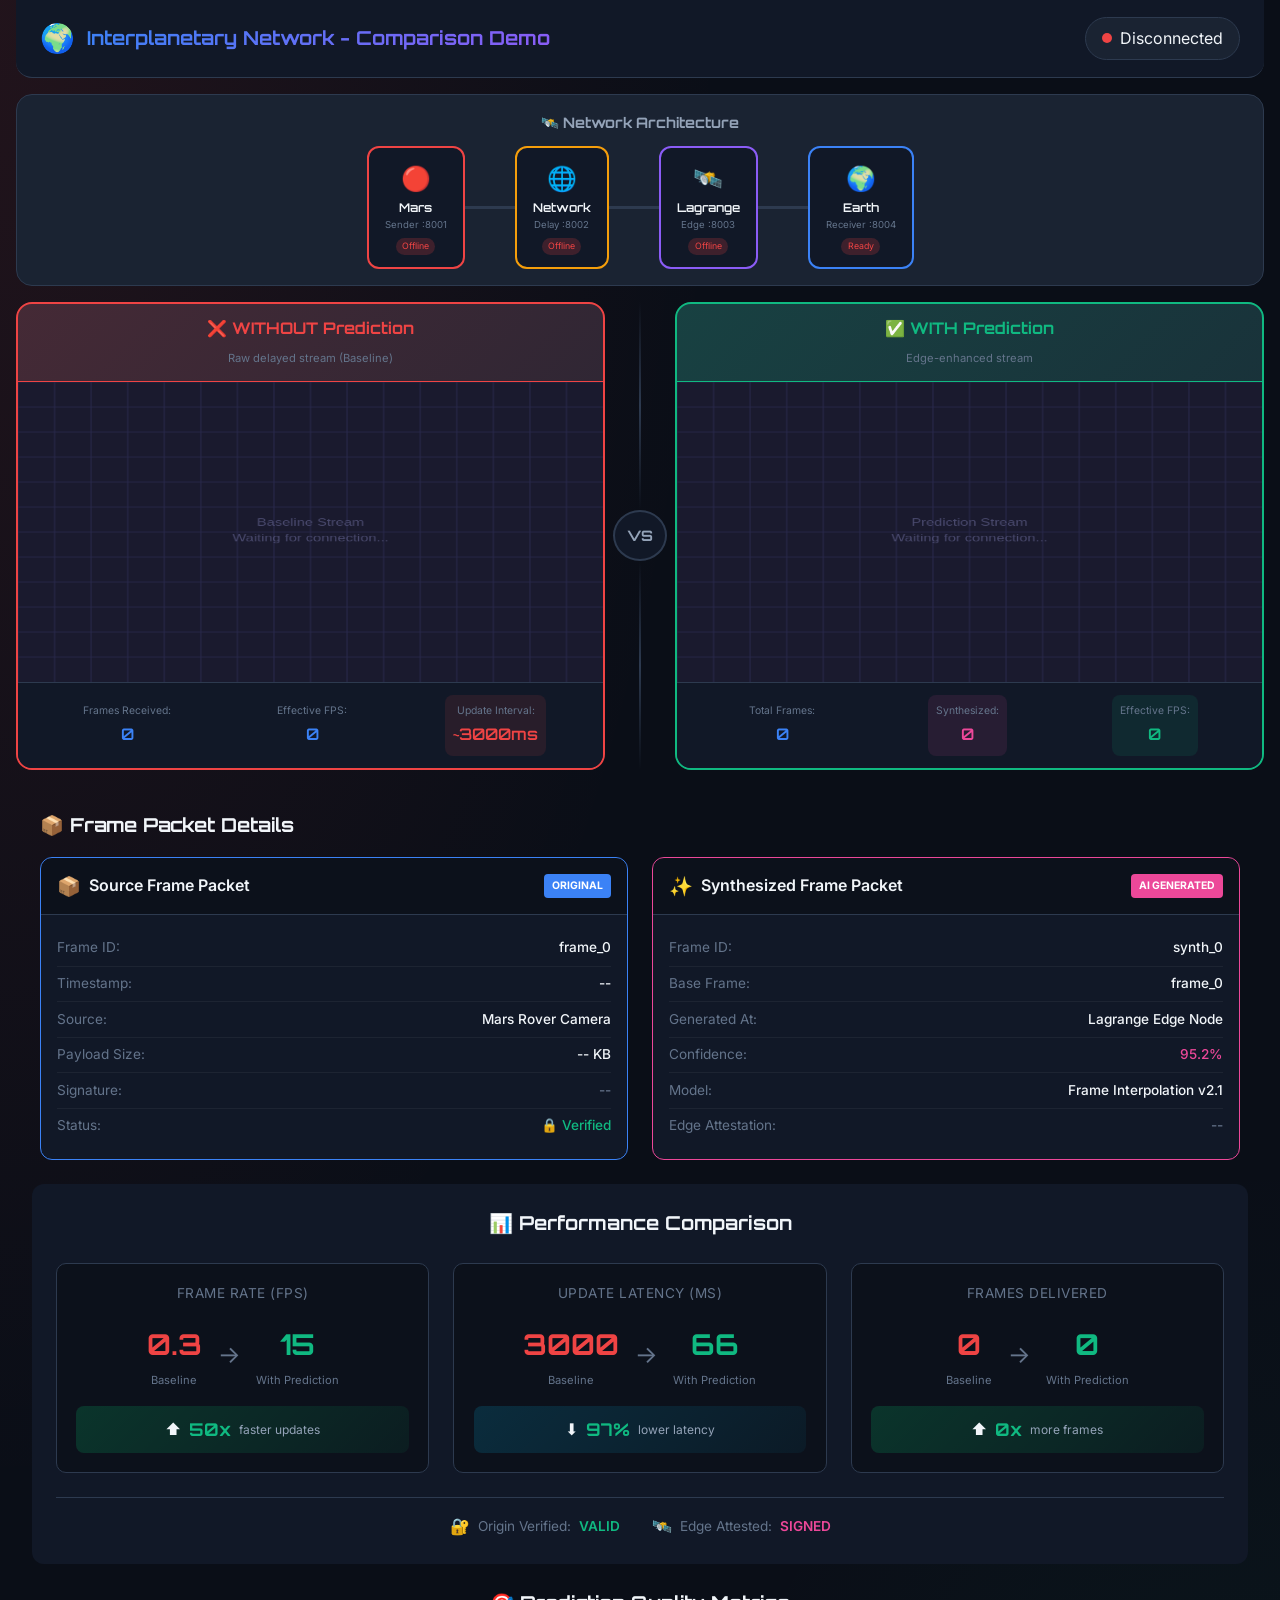
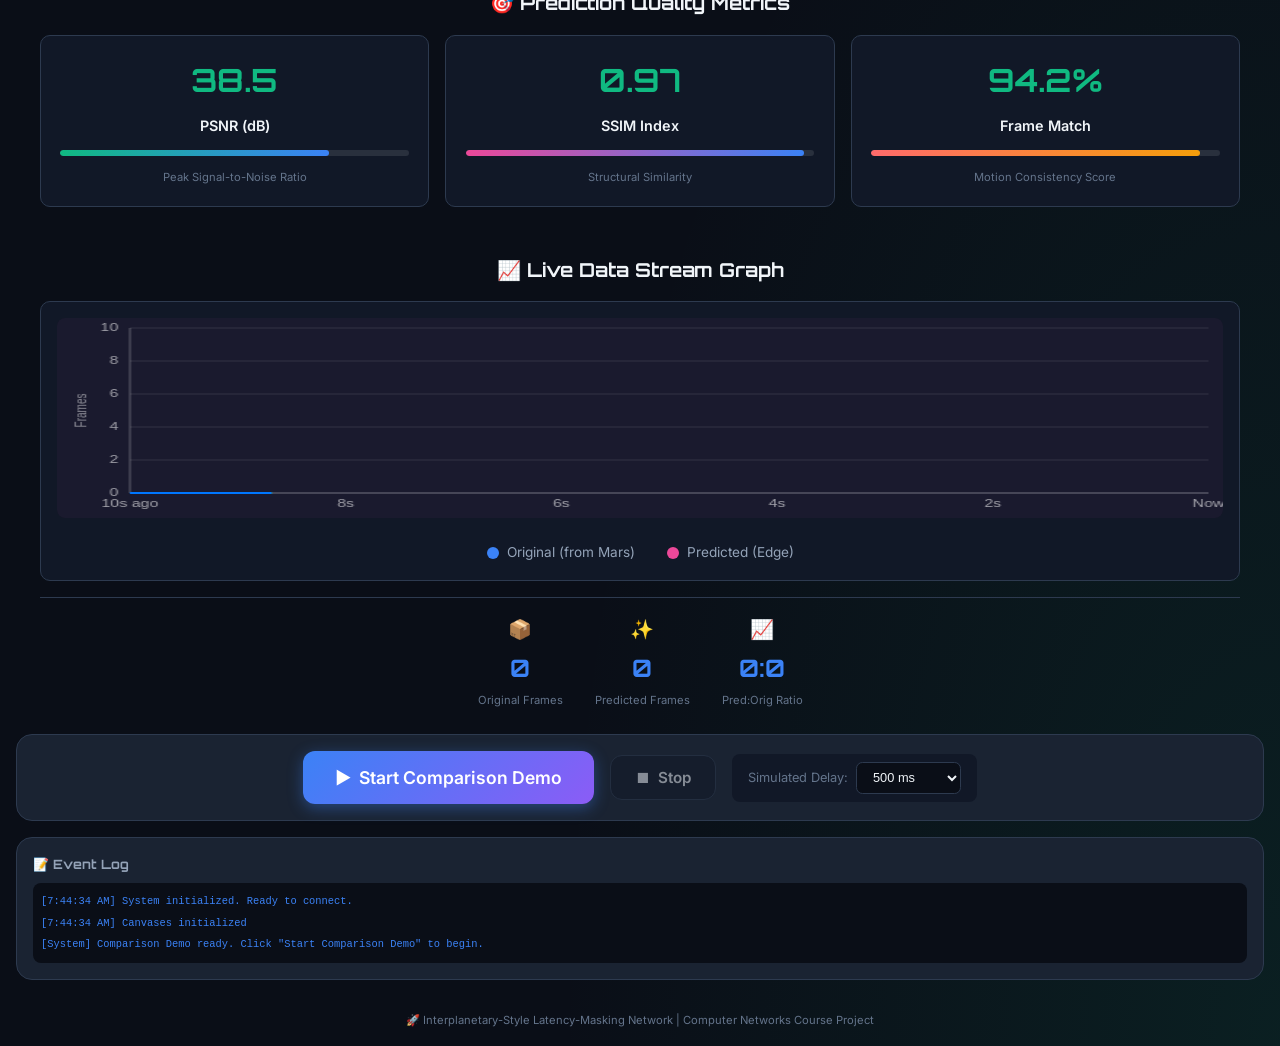
==== client/index.html @ 096406b1 "Initial commit: Interplanetary Network Demo with latency masking" ====
<!DOCTYPE html>
<html lang="en">

<head>
    <meta charset="UTF-8">
    <meta name="viewport" content="width=device-width, initial-scale=1.0">
    <title>Interplanetary Network - Comparison Demo</title>
    <link rel="stylesheet" href="styles.css">
    <link
        href="https://fonts.googleapis.com/css2?family=Orbitron:wght@400;500;700&family=Inter:wght@300;400;500;600&display=swap"
        rel="stylesheet">
</head>

<body>
    <div class="app-container">
        <!-- Header -->
        <header class="header">
            <div class="logo">
                <span class="logo-icon">🌍</span>
                <h1>Interplanetary Network - Comparison Demo</h1>
            </div>
            <div class="connection-status" id="connectionStatus">
                <span class="status-dot disconnected"></span>
                <span class="status-text">Disconnected</span>
            </div>
        </header>

        <!-- Architecture Diagram -->
        <section class="architecture-section">
            <h2>🛰️ Network Architecture</h2>
            <div class="architecture-diagram">
                <div class="node-box mars-node" id="marsNode">
                    <div class="node-icon">🔴</div>
                    <div class="node-name">Mars</div>
                    <div class="node-label">Sender :8001</div>
                    <div class="node-status" id="marsStatus">Offline</div>
                </div>
                <div class="connection-line">
                    <div class="data-packet" id="packet1"></div>
                </div>
                <div class="node-box network-node" id="networkNode">
                    <div class="node-icon">🌐</div>
                    <div class="node-name">Network</div>
                    <div class="node-label">Delay :8002</div>
                    <div class="node-status" id="networkStatus">Offline</div>
                </div>
                <div class="connection-line">
                    <div class="data-packet" id="packet2"></div>
                </div>
                <div class="node-box edge-node" id="edgeNode">
                    <div class="node-icon">🛰️</div>
                    <div class="node-name">Lagrange</div>
                    <div class="node-label">Edge :8003</div>
                    <div class="node-status" id="edgeStatus">Offline</div>
                </div>
                <div class="connection-line">
                    <div class="data-packet synthesized" id="packet3"></div>
                </div>
                <div class="node-box earth-node" id="earthNode">
                    <div class="node-icon">🌍</div>
                    <div class="node-name">Earth</div>
                    <div class="node-label">Receiver :8004</div>
                    <div class="node-status" id="earthStatus">Ready</div>
                </div>
            </div>
        </section>

        <!-- Side-by-Side Comparison -->
        <main class="comparison-section">
            <!-- LEFT: Without Prediction (Baseline) -->
            <div class="comparison-panel baseline-panel">
                <div class="panel-header baseline-header">
                    <h3>❌ WITHOUT Prediction</h3>
                    <span class="panel-subtitle">Raw delayed stream (Baseline)</span>
                </div>
                <div class="video-container baseline-video">
                    <canvas id="baselineCanvas" width="640" height="480"></canvas>
                    <div class="delay-overlay" id="baselineDelay">
                        <div class="delay-icon">⏳</div>
                        <div class="delay-text">Waiting for data...</div>
                        <div class="delay-value" id="baselineDelayValue">Simulated: 3000ms delay</div>
                    </div>
                    <div class="frame-counter" id="baselineFrameCounter">
                        Frame: <span id="baselineFrameId">-</span>
                    </div>
                </div>
                <div class="panel-stats">
                    <div class="stat-item">
                        <span class="stat-label">Frames Received:</span>
                        <span class="stat-value" id="baselineFrames">0</span>
                    </div>
                    <div class="stat-item">
                        <span class="stat-label">Effective FPS:</span>
                        <span class="stat-value" id="baselineFps">0</span>
                    </div>
                    <div class="stat-item highlight-bad">
                        <span class="stat-label">Update Interval:</span>
                        <span class="stat-value" id="baselineInterval">~3000ms</span>
                    </div>
                </div>
            </div>

            <!-- CENTER: Divider with Arrow -->
            <div class="comparison-divider">
                <div class="divider-line"></div>
                <div class="divider-arrow">
                    <span>VS</span>
                </div>
                <div class="divider-line"></div>
            </div>

            <!-- RIGHT: With Prediction -->
            <div class="comparison-panel prediction-panel">
                <div class="panel-header prediction-header">
                    <h3>✅ WITH Prediction</h3>
                    <span class="panel-subtitle">Edge-enhanced stream</span>
                </div>
                <div class="video-container prediction-video">
                    <canvas id="predictionCanvas" width="640" height="480"></canvas>
                    <div class="frame-type-badge" id="frameTypeBadge">
                        <span class="badge-icon">📷</span>
                        <span class="badge-text">ORIGINAL</span>
                    </div>
                    <div class="confidence-bar-overlay">
                        <div class="confidence-label">Confidence</div>
                        <div class="confidence-track">
                            <div class="confidence-fill" id="confidenceFill"></div>
                        </div>
                        <span class="confidence-value" id="confidenceValue">100%</span>
                    </div>
                    <div class="frame-counter prediction-counter" id="predictionFrameCounter">
                        Frame: <span id="predictionFrameId">-</span>
                    </div>
                </div>
                <div class="panel-stats">
                    <div class="stat-item">
                        <span class="stat-label">Total Frames:</span>
                        <span class="stat-value" id="predictionFrames">0</span>
                    </div>
                    <div class="stat-item highlight-synth">
                        <span class="stat-label">Synthesized:</span>
                        <span class="stat-value" id="synthFrames">0</span>
                    </div>
                    <div class="stat-item highlight-good">
                        <span class="stat-label">Effective FPS:</span>
                        <span class="stat-value" id="predictionFps">0</span>
                    </div>
                </div>
            </div>
        </main>

        <!-- Frame Packet Cards -->
        <section class="packet-section">
            <h2>📦 Frame Packet Details</h2>
            <div class="packet-grid">
                <!-- Original Frame Packet -->
                <div class="packet-card original-packet">
                    <div class="packet-header">
                        <span class="packet-icon">📦</span>
                        <span class="packet-title">Source Frame Packet</span>
                        <span class="packet-badge original">ORIGINAL</span>
                    </div>
                    <div class="packet-body">
                        <div class="packet-row">
                            <span class="packet-label">Frame ID:</span>
                            <span class="packet-value" id="srcFrameId">frame_0</span>
                        </div>
                        <div class="packet-row">
                            <span class="packet-label">Timestamp:</span>
                            <span class="packet-value" id="srcTimestamp">--</span>
                        </div>
                        <div class="packet-row">
                            <span class="packet-label">Source:</span>
                            <span class="packet-value">Mars Rover Camera</span>
                        </div>
                        <div class="packet-row">
                            <span class="packet-label">Payload Size:</span>
                            <span class="packet-value" id="srcPayloadSize">-- KB</span>
                        </div>
                        <div class="packet-row">
                            <span class="packet-label">Signature:</span>
                            <span class="packet-value signature-preview" id="srcSignature">--</span>
                        </div>
                        <div class="packet-row">
                            <span class="packet-label">Status:</span>
                            <span class="packet-value status-verified" id="srcStatus">🔒 Verified</span>
                        </div>
                    </div>
                </div>

                <!-- Synthesized Frame Packet -->
                <div class="packet-card synth-packet">
                    <div class="packet-header">
                        <span class="packet-icon">✨</span>
                        <span class="packet-title">Synthesized Frame Packet</span>
                        <span class="packet-badge synth">AI GENERATED</span>
                    </div>
                    <div class="packet-body">
                        <div class="packet-row">
                            <span class="packet-label">Frame ID:</span>
                            <span class="packet-value" id="synthFrameId">synth_0</span>
                        </div>
                        <div class="packet-row">
                            <span class="packet-label">Base Frame:</span>
                            <span class="packet-value" id="synthBaseFrame">frame_0</span>
                        </div>
                        <div class="packet-row">
                            <span class="packet-label">Generated At:</span>
                            <span class="packet-value">Lagrange Edge Node</span>
                        </div>
                        <div class="packet-row">
                            <span class="packet-label">Confidence:</span>
                            <span class="packet-value confidence-high" id="synthConfidence">95.2%</span>
                        </div>
                        <div class="packet-row">
                            <span class="packet-label">Model:</span>
                            <span class="packet-value">Frame Interpolation v2.1</span>
                        </div>
                        <div class="packet-row">
                            <span class="packet-label">Edge Attestation:</span>
                            <span class="packet-value signature-preview" id="synthAttestation">--</span>
                        </div>
                    </div>
                </div>
            </div>
        </section>

        <!-- Enhanced Performance Comparison -->
        <section class="performance-section">
            <h2>📊 Performance Comparison</h2>
            <div class="performance-grid">
                <!-- Frame Rate -->
                <div class="perf-card">
                    <div class="perf-header">Frame Rate (FPS)</div>
                    <div class="perf-comparison">
                        <div class="perf-baseline">
                            <span class="perf-value" id="perfBaselineFps">0.3</span>
                            <span class="perf-label">Baseline</span>
                        </div>
                        <div class="perf-vs">→</div>
                        <div class="perf-prediction">
                            <span class="perf-value" id="perfPredictionFps">15</span>
                            <span class="perf-label">With Prediction</span>
                        </div>
                    </div>
                    <div class="perf-improvement">
                        <span class="improvement-arrow">⬆</span>
                        <span class="improvement-value" id="fpsImprovement">50x</span>
                        <span class="improvement-text">faster updates</span>
                    </div>
                </div>

                <!-- Update Latency -->
                <div class="perf-card">
                    <div class="perf-header">Update Latency (ms)</div>
                    <div class="perf-comparison">
                        <div class="perf-baseline">
                            <span class="perf-value" id="perfBaselineLatency">3000</span>
                            <span class="perf-label">Baseline</span>
                        </div>
                        <div class="perf-vs">→</div>
                        <div class="perf-prediction">
                            <span class="perf-value" id="perfPredictionLatency">66</span>
                            <span class="perf-label">With Prediction</span>
                        </div>
                    </div>
                    <div class="perf-improvement positive">
                        <span class="improvement-arrow">⬇</span>
                        <span class="improvement-value" id="latencyImprovement">97%</span>
                        <span class="improvement-text">lower latency</span>
                    </div>
                </div>

                <!-- Frames Delivered -->
                <div class="perf-card">
                    <div class="perf-header">Frames Delivered</div>
                    <div class="perf-comparison">
                        <div class="perf-baseline">
                            <span class="perf-value" id="perfBaselineFrames">0</span>
                            <span class="perf-label">Baseline</span>
                        </div>
                        <div class="perf-vs">→</div>
                        <div class="perf-prediction">
                            <span class="perf-value" id="perfPredictionFrames">0</span>
                            <span class="perf-label">With Prediction</span>
                        </div>
                    </div>
                    <div class="perf-improvement">
                        <span class="improvement-arrow">⬆</span>
                        <span class="improvement-value" id="framesImprovement">0x</span>
                        <span class="improvement-text">more frames</span>
                    </div>
                </div>
            </div>

            <!-- Verification Status -->
            <div class="verification-row">
                <div class="verify-badge">
                    <span class="verify-icon">🔐</span>
                    <span class="verify-label">Origin Verified:</span>
                    <span class="verify-value valid" id="originVerified">VALID</span>
                </div>
                <div class="verify-badge">
                    <span class="verify-icon">🛰️</span>
                    <span class="verify-label">Edge Attested:</span>
                    <span class="verify-value signed" id="edgeAttested">SIGNED</span>
                </div>
            </div>
        </section>

        <!-- Prediction Quality Metrics -->
        <section class="quality-section">
            <h2>🎯 Prediction Quality Metrics</h2>
            <div class="quality-grid">
                <div class="quality-card">
                    <div class="quality-value" id="psnrValue">38.5</div>
                    <div class="quality-label">PSNR (dB)</div>
                    <div class="quality-bar">
                        <div class="quality-fill" id="psnrBar" style="width: 77%;"></div>
                    </div>
                    <div class="quality-desc">Peak Signal-to-Noise Ratio</div>
                </div>
                <div class="quality-card">
                    <div class="quality-value" id="ssimValue">0.97</div>
                    <div class="quality-label">SSIM Index</div>
                    <div class="quality-bar">
                        <div class="quality-fill ssim" id="ssimBar" style="width: 97%;"></div>
                    </div>
                    <div class="quality-desc">Structural Similarity</div>
                </div>
                <div class="quality-card">
                    <div class="quality-value" id="matchValue">94.2%</div>
                    <div class="quality-label">Frame Match</div>
                    <div class="quality-bar">
                        <div class="quality-fill match" id="matchBar" style="width: 94.2%;"></div>
                    </div>
                    <div class="quality-desc">Motion Consistency Score</div>
                </div>
            </div>
        </section>

        <!-- Live Data Stream Graph -->
        <section class="graph-section">
            <h2>📈 Live Data Stream Graph</h2>
            <div class="graph-container">
                <canvas id="streamGraph" width="800" height="200"></canvas>
                <div class="graph-legend">
                    <div class="legend-item original">
                        <span class="legend-dot"></span>
                        <span>Original (from Mars)</span>
                    </div>
                    <div class="legend-item predicted">
                        <span class="legend-dot"></span>
                        <span>Predicted (Edge)</span>
                    </div>
                </div>
            </div>
            <div class="stream-stats">
                <div class="stream-stat">
                    <span class="stream-icon">📦</span>
                    <span class="stream-value" id="totalOriginalFrames">0</span>
                    <span class="stream-label">Original Frames</span>
                </div>
                <div class="stream-stat">
                    <span class="stream-icon">✨</span>
                    <span class="stream-value" id="totalPredictedFrames">0</span>
                    <span class="stream-label">Predicted Frames</span>
                </div>
                <div class="stream-stat">
                    <span class="stream-icon">📈</span>
                    <span class="stream-value" id="predOrigRatio">0:0</span>
                    <span class="stream-label">Pred:Orig Ratio</span>
                </div>
            </div>
        </section>

        <!-- Controls -->
        <section class="controls-section">
            <button class="btn btn-primary btn-large" id="startBtn">
                <span class="btn-icon">▶</span> Start Comparison Demo
            </button>
            <button class="btn btn-secondary" id="stopBtn" disabled>
                <span class="btn-icon">⏹</span> Stop
            </button>
            <div class="delay-control">
                <label>Simulated Delay:</label>
                <select id="delaySelect">
                    <option value="100">100 ms</option>
                    <option value="150">150 ms</option>
                    <option value="200">200 ms</option>
                    <option value="300">300 ms</option>
                    <option value="500" selected>500 ms</option>
                    <option value="1000">1 second</option>
                    <option value="2000">2 seconds</option>
                    <option value="3000">3 seconds</option>
                    <option value="5000">5 seconds</option>
                </select>
            </div>
        </section>

        <!-- Event Log -->
        <section class="log-section">
            <h3>📝 Event Log</h3>
            <div class="log-container" id="logContainer">
                <div class="log-entry info">[System] Comparison Demo ready. Click "Start Comparison Demo" to begin.
                </div>
            </div>
        </section>

        <!-- Footer -->
        <footer class="footer">
            <p>🚀 Interplanetary-Style Latency-Masking Network | Computer Networks Course Project</p>
        </footer>
    </div>

    <script src="app.js"></script>
</body>

</html>
---- client/styles.css ----
/* ================================
   Interplanetary Network - Comparison Demo
   Side-by-Side Theme
   ================================ */

:root {
    --bg-primary: #0a0e17;
    --bg-secondary: #111827;
    --bg-card: #1a2332;
    --bg-elevated: #242d3d;

    --accent-primary: #3b82f6;
    --accent-secondary: #8b5cf6;
    --accent-success: #10b981;
    --accent-warning: #f59e0b;
    --accent-danger: #ef4444;
    --accent-synth: #ec4899;
    --accent-mars: #ef4444;
    --accent-earth: #3b82f6;
    --accent-edge: #8b5cf6;

    --text-primary: #f1f5f9;
    --text-secondary: #94a3b8;
    --text-muted: #64748b;

    --border-color: #2d3a4f;

    --gradient-primary: linear-gradient(135deg, #3b82f6, #8b5cf6);
    --gradient-success: linear-gradient(135deg, #10b981, #34d399);
    --gradient-danger: linear-gradient(135deg, #ef4444, #f87171);
    --gradient-synth: linear-gradient(135deg, #ec4899, #f472b6);

    --shadow-card: 0 4px 24px rgba(0, 0, 0, 0.4);

    --font-display: 'Orbitron', sans-serif;
    --font-body: 'Inter', sans-serif;
}

* {
    margin: 0;
    padding: 0;
    box-sizing: border-box;
}

body {
    font-family: var(--font-body);
    background: var(--bg-primary);
    background-image:
        radial-gradient(ellipse at top left, rgba(239, 68, 68, 0.1), transparent 40%),
        radial-gradient(ellipse at bottom right, rgba(16, 185, 129, 0.1), transparent 40%);
    color: var(--text-primary);
    min-height: 100vh;
    line-height: 1.6;
}

.app-container {
    max-width: 1400px;
    margin: 0 auto;
    padding: 0 1rem;
}

/* Header */
.header {
    display: flex;
    justify-content: space-between;
    align-items: center;
    padding: 1rem 1.5rem;
    background: var(--bg-secondary);
    border-bottom: 1px solid var(--border-color);
    border-radius: 0 0 1rem 1rem;
    margin-bottom: 1rem;
}

.logo {
    display: flex;
    align-items: center;
    gap: 0.75rem;
}

.logo-icon {
    font-size: 1.75rem;
}

.logo h1 {
    font-family: var(--font-display);
    font-size: 1.2rem;
    background: var(--gradient-primary);
    -webkit-background-clip: text;
    -webkit-text-fill-color: transparent;
}

.connection-status {
    display: flex;
    align-items: center;
    gap: 0.5rem;
    padding: 0.5rem 1rem;
    background: var(--bg-card);
    border-radius: 9999px;
    border: 1px solid var(--border-color);
}

.status-dot {
    width: 10px;
    height: 10px;
    border-radius: 50%;
    animation: pulse 2s infinite;
}

.status-dot.disconnected {
    background: var(--accent-danger);
}

.status-dot.connecting {
    background: var(--accent-warning);
}

.status-dot.connected {
    background: var(--accent-success);
}

@keyframes pulse {

    0%,
    100% {
        opacity: 1;
    }

    50% {
        opacity: 0.5;
    }
}

/* Architecture */
.architecture-section {
    background: var(--bg-card);
    border-radius: 1rem;
    padding: 1rem;
    margin-bottom: 1rem;
    border: 1px solid var(--border-color);
}

.architecture-section h2 {
    font-family: var(--font-display);
    font-size: 0.9rem;
    margin-bottom: 0.75rem;
    text-align: center;
    color: var(--text-secondary);
}

.architecture-diagram {
    display: flex;
    align-items: center;
    justify-content: center;
    gap: 0;
}

.node-box {
    display: flex;
    flex-direction: column;
    align-items: center;
    padding: 0.75rem 1rem;
    background: var(--bg-secondary);
    border-radius: 0.75rem;
    border: 2px solid var(--border-color);
    min-width: 90px;
}

.node-box.active {
    transform: scale(1.05);
}

.mars-node {
    border-color: var(--accent-mars);
}

.mars-node.active {
    box-shadow: 0 0 15px rgba(239, 68, 68, 0.4);
}

.network-node {
    border-color: var(--accent-warning);
}

.network-node.active {
    box-shadow: 0 0 15px rgba(245, 158, 11, 0.4);
}

.edge-node {
    border-color: var(--accent-edge);
}

.edge-node.active {
    box-shadow: 0 0 15px rgba(139, 92, 246, 0.4);
}

.earth-node {
    border-color: var(--accent-earth);
}

.earth-node.active {
    box-shadow: 0 0 15px rgba(59, 130, 246, 0.4);
}

.node-icon {
    font-size: 1.5rem;
}

.node-name {
    font-family: var(--font-display);
    font-size: 0.75rem;
    font-weight: 600;
}

.node-label {
    font-size: 0.6rem;
    color: var(--text-muted);
}

.node-status {
    font-size: 0.55rem;
    padding: 0.1rem 0.4rem;
    border-radius: 9999px;
    margin-top: 0.3rem;
    background: rgba(239, 68, 68, 0.2);
    color: var(--accent-danger);
}

.node-status.online {
    background: rgba(16, 185, 129, 0.2);
    color: var(--accent-success);
}

.connection-line {
    width: 50px;
    height: 3px;
    background: var(--border-color);
    position: relative;
}

.data-packet {
    width: 10px;
    height: 10px;
    background: var(--accent-primary);
    border-radius: 50%;
    position: absolute;
    opacity: 0;
    box-shadow: 0 0 8px var(--accent-primary);
}

.data-packet.moving {
    animation: movePacket 0.8s ease-in-out forwards;
    opacity: 1;
}

.data-packet.synthesized {
    background: var(--accent-synth);
    box-shadow: 0 0 8px var(--accent-synth);
}

@keyframes movePacket {
    0% {
        left: 0;
        opacity: 1;
    }

    100% {
        left: calc(100% - 10px);
        opacity: 0.5;
    }
}

/* ================================
   COMPARISON SECTION
   ================================ */

.comparison-section {
    display: grid;
    grid-template-columns: 1fr auto 1fr;
    gap: 0;
    margin-bottom: 1rem;
}

.comparison-panel {
    background: var(--bg-card);
    border-radius: 1rem;
    overflow: hidden;
    border: 2px solid var(--border-color);
}

.baseline-panel {
    border-color: var(--accent-danger);
}

.prediction-panel {
    border-color: var(--accent-success);
}

.panel-header {
    padding: 0.75rem 1rem;
    text-align: center;
}

.baseline-header {
    background: linear-gradient(135deg, rgba(239, 68, 68, 0.2), rgba(239, 68, 68, 0.1));
    border-bottom: 1px solid var(--accent-danger);
}

.prediction-header {
    background: linear-gradient(135deg, rgba(16, 185, 129, 0.2), rgba(16, 185, 129, 0.1));
    border-bottom: 1px solid var(--accent-success);
}

.panel-header h3 {
    font-family: var(--font-display);
    font-size: 1rem;
    margin-bottom: 0.15rem;
}

.baseline-header h3 {
    color: var(--accent-danger);
}

.prediction-header h3 {
    color: var(--accent-success);
}

.panel-subtitle {
    font-size: 0.7rem;
    color: var(--text-muted);
}

/* Video Containers */
.video-container {
    position: relative;
    background: #1a1a2e;
    min-height: 300px;
    overflow: hidden;
}

.baseline-video canvas,
.prediction-video canvas {
    display: block;
    width: 100%;
    height: 100%;
    min-height: 280px;
    background: #1a1a2e;
    position: absolute;
    top: 0;
    left: 0;
    z-index: 10;
}

/* Delay Overlay for Baseline */
.delay-overlay {
    position: absolute;
    inset: 0;
    display: flex;
    flex-direction: column;
    align-items: center;
    justify-content: center;
    background: rgba(0, 0, 0, 0.7);
    color: var(--text-secondary);
    text-align: center;
}

.delay-overlay.hidden {
    display: none;
}

.delay-icon {
    font-size: 3rem;
    margin-bottom: 0.5rem;
    animation: spin 2s linear infinite;
}

@keyframes spin {
    from {
        transform: rotate(0deg);
    }

    to {
        transform: rotate(360deg);
    }
}

.delay-text {
    font-size: 1rem;
    font-weight: 500;
    margin-bottom: 0.25rem;
}

.delay-value {
    font-size: 0.8rem;
    color: var(--accent-warning);
}

/* Frame Type Badge */
.frame-type-badge {
    position: absolute;
    top: 0.5rem;
    right: 0.5rem;
    display: flex;
    align-items: center;
    gap: 0.3rem;
    padding: 0.35rem 0.6rem;
    background: rgba(0, 0, 0, 0.8);
    border-radius: 0.4rem;
    font-size: 0.7rem;
    font-weight: 600;
    border: 1px solid var(--accent-success);
    color: var(--accent-success);
}

.frame-type-badge.synthesized {
    border-color: var(--accent-synth);
    color: var(--accent-synth);
    animation: synthPulse 0.5s ease-out;
}

@keyframes synthPulse {
    0% {
        box-shadow: 0 0 15px rgba(236, 72, 153, 0.8);
    }

    100% {
        box-shadow: none;
    }
}

/* Frame Counter */
.frame-counter {
    position: absolute;
    bottom: 0.5rem;
    left: 0.5rem;
    padding: 0.25rem 0.5rem;
    background: rgba(0, 0, 0, 0.7);
    border-radius: 0.25rem;
    font-size: 0.65rem;
    font-family: 'Courier New', monospace;
    color: var(--text-muted);
}

.prediction-counter {
    color: var(--accent-success);
}

/* Confidence Bar */
.confidence-bar-overlay {
    position: absolute;
    bottom: 0.5rem;
    right: 0.5rem;
    display: flex;
    align-items: center;
    gap: 0.4rem;
    padding: 0.3rem 0.5rem;
    background: rgba(0, 0, 0, 0.7);
    border-radius: 0.4rem;
}

.confidence-bar-overlay .confidence-label {
    font-size: 0.6rem;
    color: var(--text-muted);
}

.confidence-track {
    width: 50px;
    height: 6px;
    background: var(--bg-primary);
    border-radius: 3px;
    overflow: hidden;
}

.confidence-fill {
    height: 100%;
    width: 100%;
    background: var(--gradient-success);
    transition: width 0.3s ease;
}

.confidence-fill.low {
    background: linear-gradient(90deg, #f59e0b, #fbbf24);
}

.confidence-fill.very-low {
    background: linear-gradient(90deg, #ef4444, #f87171);
}

.confidence-value {
    font-size: 0.65rem;
    font-weight: 600;
    min-width: 30px;
}

/* Panel Stats */
.panel-stats {
    display: flex;
    justify-content: space-around;
    padding: 0.75rem;
    background: var(--bg-secondary);
    border-top: 1px solid var(--border-color);
}

.stat-item {
    text-align: center;
    padding: 0.5rem;
    border-radius: 0.5rem;
}

.stat-label {
    font-size: 0.65rem;
    color: var(--text-muted);
    display: block;
    margin-bottom: 0.15rem;
}

.stat-value {
    font-family: var(--font-display);
    font-size: 1rem;
    font-weight: 600;
    color: var(--accent-primary);
}

.highlight-bad {
    background: rgba(239, 68, 68, 0.1);
}

.highlight-bad .stat-value {
    color: var(--accent-danger);
}

.highlight-synth {
    background: rgba(236, 72, 153, 0.1);
}

.highlight-synth .stat-value {
    color: var(--accent-synth);
}

.highlight-good {
    background: rgba(16, 185, 129, 0.1);
}

.highlight-good .stat-value {
    color: var(--accent-success);
}

/* Divider */
.comparison-divider {
    display: flex;
    flex-direction: column;
    align-items: center;
    justify-content: center;
    padding: 0 0.5rem;
}

.divider-line {
    width: 2px;
    flex: 1;
    background: linear-gradient(to bottom, transparent, var(--border-color), transparent);
}

.divider-arrow {
    padding: 0.75rem;
    background: var(--bg-secondary);
    border: 2px solid var(--border-color);
    border-radius: 50%;
    font-family: var(--font-display);
    font-size: 0.9rem;
    font-weight: 700;
    color: var(--text-secondary);
}

/* ================================
   IMPROVEMENT SECTION
   ================================ */

.improvement-section {
    margin-bottom: 1rem;
}

.improvement-card {
    background: var(--bg-card);
    border-radius: 1rem;
    padding: 1.25rem;
    border: 1px solid var(--border-color);
}

.improvement-card h3 {
    font-family: var(--font-display);
    font-size: 0.9rem;
    margin-bottom: 1rem;
    text-align: center;
    color: var(--text-secondary);
}

.improvement-grid {
    display: grid;
    grid-template-columns: 1fr auto 1fr;
    gap: 1.5rem;
    align-items: center;
}

.improvement-bars {
    display: flex;
    flex-direction: column;
    gap: 0.5rem;
}

.bar-row {
    display: flex;
    align-items: center;
    gap: 0.5rem;
}

.bar-label {
    font-size: 0.7rem;
    color: var(--text-muted);
    min-width: 70px;
}

.bar-track {
    flex: 1;
    height: 12px;
    background: var(--bg-primary);
    border-radius: 6px;
    overflow: hidden;
}

.bar-fill {
    height: 100%;
    border-radius: 6px;
    transition: width 0.5s ease;
}

.baseline-bar {
    width: 10%;
    background: var(--gradient-danger);
}

.prediction-bar {
    width: 100%;
    background: var(--gradient-success);
}

.bar-value {
    font-size: 0.75rem;
    font-weight: 600;
    min-width: 60px;
    text-align: right;
}

.improvement-badge {
    display: flex;
    flex-direction: column;
    align-items: center;
    padding: 1rem 1.5rem;
    background: linear-gradient(135deg, rgba(16, 185, 129, 0.2), rgba(16, 185, 129, 0.1));
    border: 2px solid var(--accent-success);
    border-radius: 1rem;
}

.badge-number {
    font-family: var(--font-display);
    font-size: 2rem;
    font-weight: 700;
    color: var(--accent-success);
    line-height: 1;
}

.badge-text {
    font-size: 0.7rem;
    color: var(--accent-success);
    margin-top: 0.25rem;
}

.verification-status {
    display: flex;
    flex-direction: column;
    gap: 0.5rem;
}

.verify-item {
    display: flex;
    align-items: center;
    gap: 0.5rem;
    padding: 0.5rem;
    background: var(--bg-secondary);
    border-radius: 0.5rem;
}

.verify-icon {
    font-size: 1rem;
}

.verify-label {
    font-size: 0.7rem;
    color: var(--text-muted);
}

.verify-value {
    font-size: 0.75rem;
    font-weight: 600;
    color: var(--accent-success);
}

/* Controls */
.controls-section {
    display: flex;
    align-items: center;
    justify-content: center;
    gap: 1rem;
    margin-bottom: 1rem;
    padding: 1rem;
    background: var(--bg-card);
    border-radius: 1rem;
    border: 1px solid var(--border-color);
}

.btn {
    display: flex;
    align-items: center;
    gap: 0.5rem;
    padding: 0.75rem 1.5rem;
    font-family: var(--font-body);
    font-size: 0.95rem;
    font-weight: 600;
    border: none;
    border-radius: 0.75rem;
    cursor: pointer;
    transition: all 0.3s ease;
}

.btn-large {
    padding: 1rem 2rem;
    font-size: 1.1rem;
}

.btn-primary {
    background: var(--gradient-primary);
    color: white;
    box-shadow: 0 4px 15px rgba(59, 130, 246, 0.4);
}

.btn-primary:hover:not(:disabled) {
    transform: translateY(-2px);
    box-shadow: 0 6px 20px rgba(59, 130, 246, 0.5);
}

.btn-secondary {
    background: var(--bg-secondary);
    color: var(--text-primary);
    border: 1px solid var(--border-color);
}

.btn:disabled {
    opacity: 0.5;
    cursor: not-allowed;
}

.delay-control {
    display: flex;
    align-items: center;
    gap: 0.5rem;
    padding: 0.5rem 1rem;
    background: var(--bg-secondary);
    border-radius: 0.5rem;
}

.delay-control label {
    font-size: 0.8rem;
    color: var(--text-muted);
}

.delay-control select {
    padding: 0.4rem 0.75rem;
    background: var(--bg-primary);
    color: var(--text-primary);
    border: 1px solid var(--border-color);
    border-radius: 0.4rem;
    font-size: 0.8rem;
    cursor: pointer;
}

/* Log */
.log-section {
    background: var(--bg-card);
    border-radius: 1rem;
    padding: 1rem;
    margin-bottom: 1rem;
    border: 1px solid var(--border-color);
}

.log-section h3 {
    font-family: var(--font-display);
    font-size: 0.8rem;
    margin-bottom: 0.5rem;
    color: var(--text-secondary);
}

.log-container {
    max-height: 100px;
    overflow-y: auto;
    background: var(--bg-primary);
    border-radius: 0.5rem;
    padding: 0.5rem;
    font-family: 'Courier New', monospace;
    font-size: 0.65rem;
}

.log-entry {
    padding: 0.15rem 0;
}

.log-entry.info {
    color: var(--accent-primary);
}

.log-entry.success {
    color: var(--accent-success);
}

.log-entry.warning {
    color: var(--accent-warning);
}

.log-entry.error {
    color: var(--accent-danger);
}

.log-entry.synth {
    color: var(--accent-synth);
}

/* Footer */
.footer {
    padding: 1rem;
    text-align: center;
}

.footer p {
    font-size: 0.7rem;
    color: var(--text-muted);
}

/* Scrollbar */
::-webkit-scrollbar {
    width: 5px;
}

::-webkit-scrollbar-track {
    background: var(--bg-primary);
}

::-webkit-scrollbar-thumb {
    background: var(--border-color);
    border-radius: 3px;
}

/* Responsive */
/* ============================================
   NEW UI COMPONENTS - Enhanced Dashboard
   ============================================ */

/* Frame Packet Section */
.packet-section {
    padding: 1.5rem;
}

.packet-section h2 {
    color: var(--text-primary);
    font-family: var(--font-display);
    font-size: 1.2rem;
    margin-bottom: 1rem;
}

.packet-grid {
    display: grid;
    grid-template-columns: repeat(auto-fit, minmax(320px, 1fr));
    gap: 1.5rem;
}

.packet-card {
    background: var(--bg-secondary);
    border-radius: 12px;
    border: 1px solid var(--border-color);
    overflow: hidden;
    transition: transform 0.2s, box-shadow 0.2s;
}

.packet-card:hover {
    transform: translateY(-2px);
    box-shadow: 0 8px 20px rgba(0, 0, 0, 0.3);
}

.original-packet {
    border-color: var(--accent-primary);
}

.synth-packet {
    border-color: var(--accent-synth);
}

.packet-header {
    display: flex;
    align-items: center;
    gap: 0.5rem;
    padding: 0.8rem 1rem;
    background: rgba(0, 0, 0, 0.3);
    border-bottom: 1px solid var(--border-color);
}

.packet-icon {
    font-size: 1.2rem;
}

.packet-title {
    font-weight: 600;
    color: var(--text-primary);
    flex: 1;
}

.packet-badge {
    font-size: 0.65rem;
    font-weight: 700;
    padding: 0.25rem 0.5rem;
    border-radius: 4px;
    text-transform: uppercase;
}

.packet-badge.original {
    background: var(--accent-primary);
    color: white;
}

.packet-badge.synth {
    background: var(--accent-synth);
    color: white;
}

.packet-body {
    padding: 1rem;
}

.packet-row {
    display: flex;
    justify-content: space-between;
    padding: 0.4rem 0;
    border-bottom: 1px solid rgba(255, 255, 255, 0.05);
}

.packet-row:last-child {
    border-bottom: none;
}

.packet-label {
    color: var(--text-muted);
    font-size: 0.85rem;
}

.packet-value {
    color: var(--text-primary);
    font-weight: 500;
    font-size: 0.85rem;
    font-family: var(--font-mono);
}

.signature-preview {
    max-width: 120px;
    overflow: hidden;
    text-overflow: ellipsis;
    white-space: nowrap;
    color: var(--text-muted);
}

.status-verified {
    color: var(--accent-success);
}

.confidence-high {
    color: var(--accent-synth);
}

/* Performance Section */
.performance-section {
    padding: 1.5rem;
    background: var(--bg-secondary);
    margin: 0 1rem;
    border-radius: 12px;
}

.performance-section h2 {
    color: var(--text-primary);
    font-family: var(--font-display);
    font-size: 1.2rem;
    margin-bottom: 1.5rem;
    text-align: center;
}

.performance-grid {
    display: grid;
    grid-template-columns: repeat(auto-fit, minmax(250px, 1fr));
    gap: 1.5rem;
    margin-bottom: 1.5rem;
}

.perf-card {
    background: rgba(0, 0, 0, 0.3);
    border-radius: 10px;
    padding: 1.2rem;
    text-align: center;
    border: 1px solid var(--border-color);
}

.perf-header {
    color: var(--text-muted);
    font-size: 0.85rem;
    margin-bottom: 1rem;
    text-transform: uppercase;
    letter-spacing: 0.5px;
}

.perf-comparison {
    display: flex;
    justify-content: center;
    align-items: center;
    gap: 1rem;
    margin-bottom: 1rem;
}

.perf-baseline,
.perf-prediction {
    text-align: center;
}

.perf-baseline .perf-value {
    font-size: 1.8rem;
    font-weight: 700;
    color: var(--accent-danger);
    font-family: var(--font-display);
}

.perf-prediction .perf-value {
    font-size: 1.8rem;
    font-weight: 700;
    color: var(--accent-success);
    font-family: var(--font-display);
}

.perf-label {
    display: block;
    font-size: 0.7rem;
    color: var(--text-muted);
    margin-top: 0.3rem;
}

.perf-vs {
    color: var(--text-muted);
    font-size: 1.5rem;
}

.perf-improvement {
    background: linear-gradient(135deg, rgba(0, 255, 136, 0.15), rgba(0, 255, 136, 0.05));
    border-radius: 8px;
    padding: 0.6rem;
    display: flex;
    align-items: center;
    justify-content: center;
    gap: 0.5rem;
}

.perf-improvement.positive {
    background: linear-gradient(135deg, rgba(0, 200, 255, 0.15), rgba(0, 200, 255, 0.05));
}

.improvement-arrow {
    font-size: 1rem;
}

.improvement-value {
    font-size: 1.1rem;
    font-weight: 700;
    color: var(--accent-success);
    font-family: var(--font-display);
}

.improvement-text {
    font-size: 0.75rem;
    color: var(--text-secondary);
}

.verification-row {
    display: flex;
    justify-content: center;
    gap: 2rem;
    padding-top: 1rem;
    border-top: 1px solid var(--border-color);
}

.verify-badge {
    display: flex;
    align-items: center;
    gap: 0.5rem;
}

.verify-badge .verify-icon {
    font-size: 1rem;
}

.verify-badge .verify-label {
    color: var(--text-muted);
    font-size: 0.85rem;
}

.verify-badge .verify-value {
    font-weight: 600;
    font-size: 0.85rem;
}

.verify-value.valid {
    color: var(--accent-success);
}

.verify-value.signed {
    color: var(--accent-synth);
}

/* Quality Section */
.quality-section {
    padding: 1.5rem;
}

.quality-section h2 {
    color: var(--text-primary);
    font-family: var(--font-display);
    font-size: 1.2rem;
    margin-bottom: 1rem;
    text-align: center;
}

.quality-grid {
    display: grid;
    grid-template-columns: repeat(auto-fit, minmax(200px, 1fr));
    gap: 1rem;
}

.quality-card {
    background: var(--bg-secondary);
    border-radius: 10px;
    padding: 1.2rem;
    text-align: center;
    border: 1px solid var(--border-color);
}

.quality-value {
    font-size: 2rem;
    font-weight: 700;
    color: var(--accent-success);
    font-family: var(--font-display);
}

.quality-label {
    color: var(--text-primary);
    font-weight: 600;
    font-size: 0.9rem;
    margin: 0.5rem 0;
}

.quality-bar {
    height: 6px;
    background: rgba(255, 255, 255, 0.1);
    border-radius: 3px;
    margin: 0.8rem 0;
    overflow: hidden;
}

.quality-fill {
    height: 100%;
    background: linear-gradient(90deg, var(--accent-success), var(--accent-primary));
    border-radius: 3px;
    transition: width 0.5s ease;
}

.quality-fill.ssim {
    background: linear-gradient(90deg, var(--accent-synth), var(--accent-primary));
}

.quality-fill.match {
    background: linear-gradient(90deg, #ff6b6b, var(--accent-warning));
}

.quality-desc {
    color: var(--text-muted);
    font-size: 0.7rem;
}

/* Graph Section */
.graph-section {
    padding: 1.5rem;
}

.graph-section h2 {
    color: var(--text-primary);
    font-family: var(--font-display);
    font-size: 1.2rem;
    margin-bottom: 1rem;
    text-align: center;
}

.graph-container {
    background: var(--bg-secondary);
    border-radius: 10px;
    padding: 1rem;
    border: 1px solid var(--border-color);
}

.graph-container canvas {
    width: 100%;
    height: 200px;
    background: rgba(0, 0, 0, 0.2);
    border-radius: 8px;
}

.graph-legend {
    display: flex;
    justify-content: center;
    gap: 2rem;
    margin-top: 1rem;
}

.legend-item {
    display: flex;
    align-items: center;
    gap: 0.5rem;
    font-size: 0.85rem;
    color: var(--text-secondary);
}

.legend-dot {
    width: 12px;
    height: 12px;
    border-radius: 50%;
}

.legend-item.original .legend-dot {
    background: var(--accent-primary);
}

.legend-item.predicted .legend-dot {
    background: var(--accent-synth);
}

.stream-stats {
    display: flex;
    justify-content: center;
    gap: 2rem;
    margin-top: 1rem;
    padding-top: 1rem;
    border-top: 1px solid var(--border-color);
}

.stream-stat {
    display: flex;
    flex-direction: column;
    align-items: center;
    gap: 0.3rem;
}

.stream-icon {
    font-size: 1.2rem;
}

.stream-value {
    font-size: 1.5rem;
    font-weight: 700;
    color: var(--accent-primary);
    font-family: var(--font-display);
}

.stream-label {
    font-size: 0.7rem;
    color: var(--text-muted);
}

/* Responsive */
@media (max-width: 900px) {
    .comparison-section {
        grid-template-columns: 1fr;
        gap: 1rem;
    }

    .comparison-divider {
        flex-direction: row;
        padding: 0.5rem 0;
    }

    .divider-line {
        height: 2px;
        width: 100%;
    }

    .packet-grid,
    .performance-grid,
    .quality-grid {
        grid-template-columns: 1fr;
    }

    .verification-row,
    .stream-stats {
        flex-direction: column;
        align-items: center;
        gap: 1rem;
    }
}
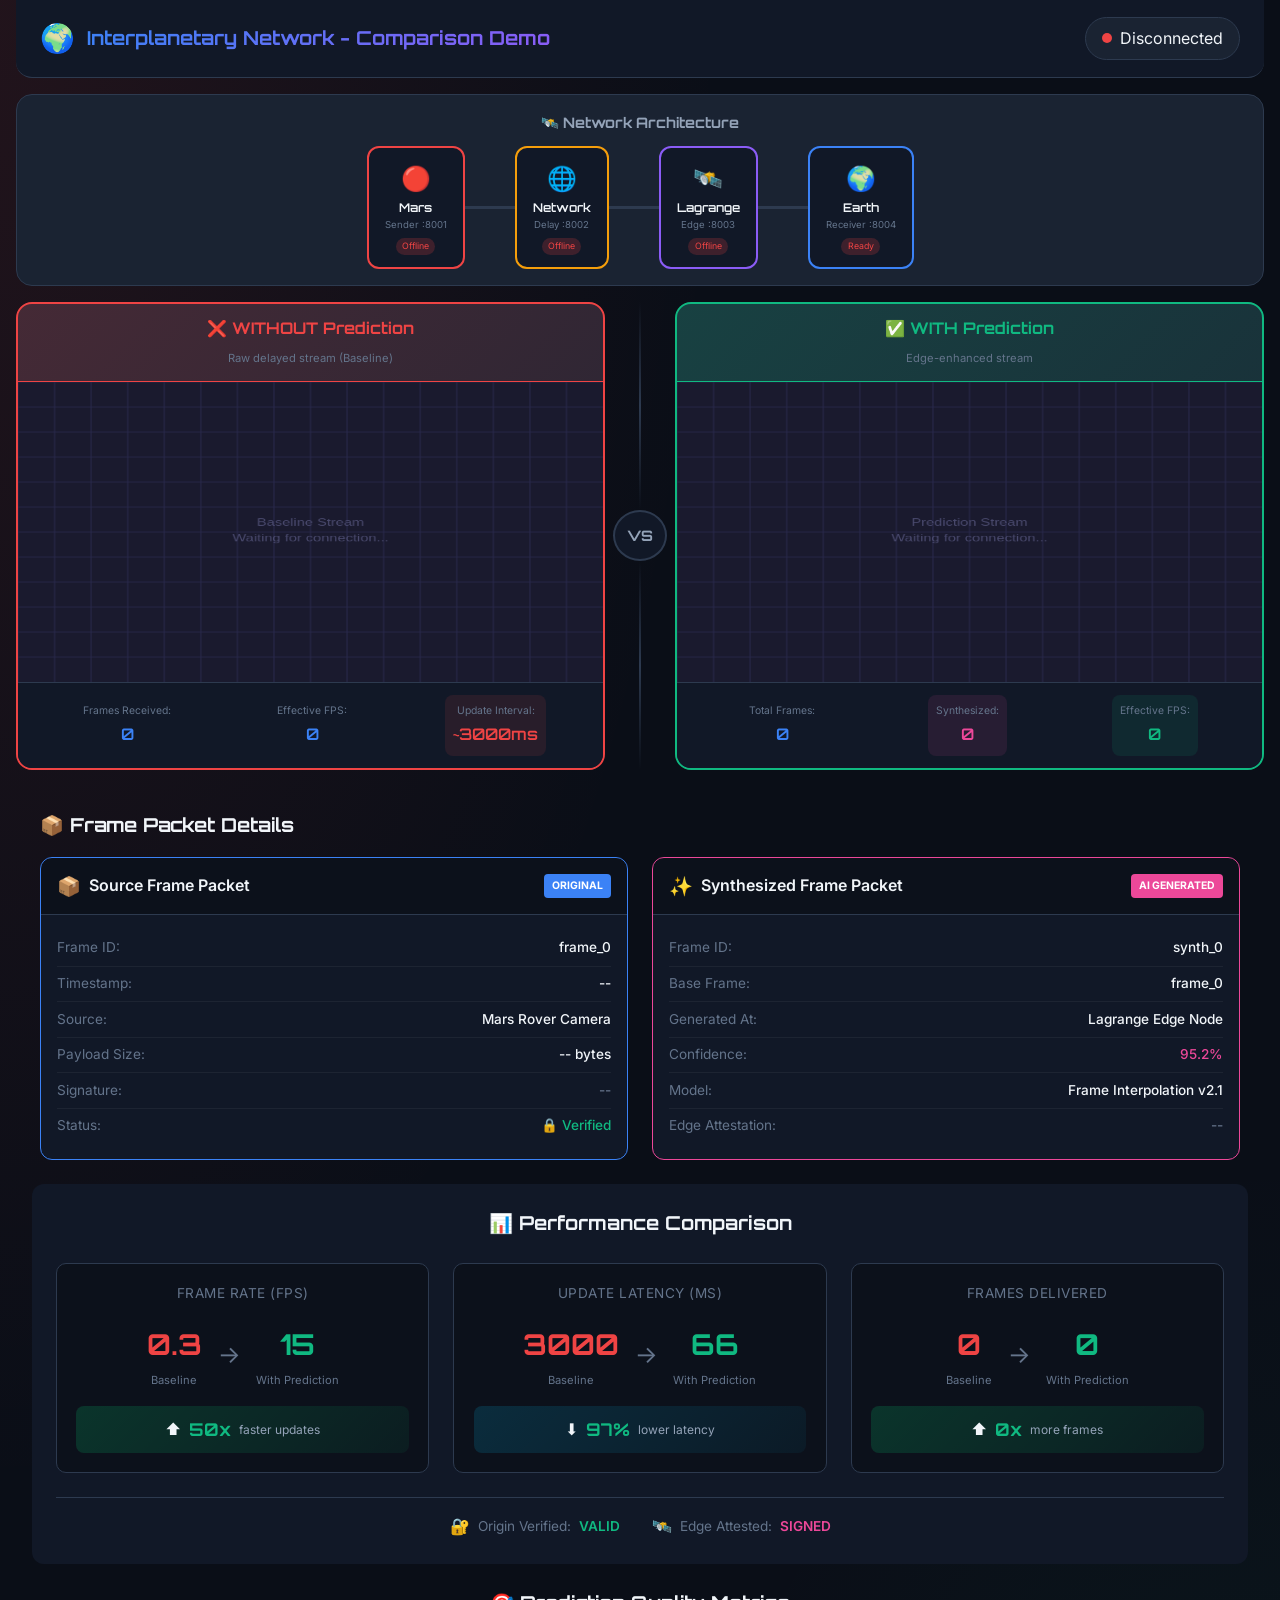
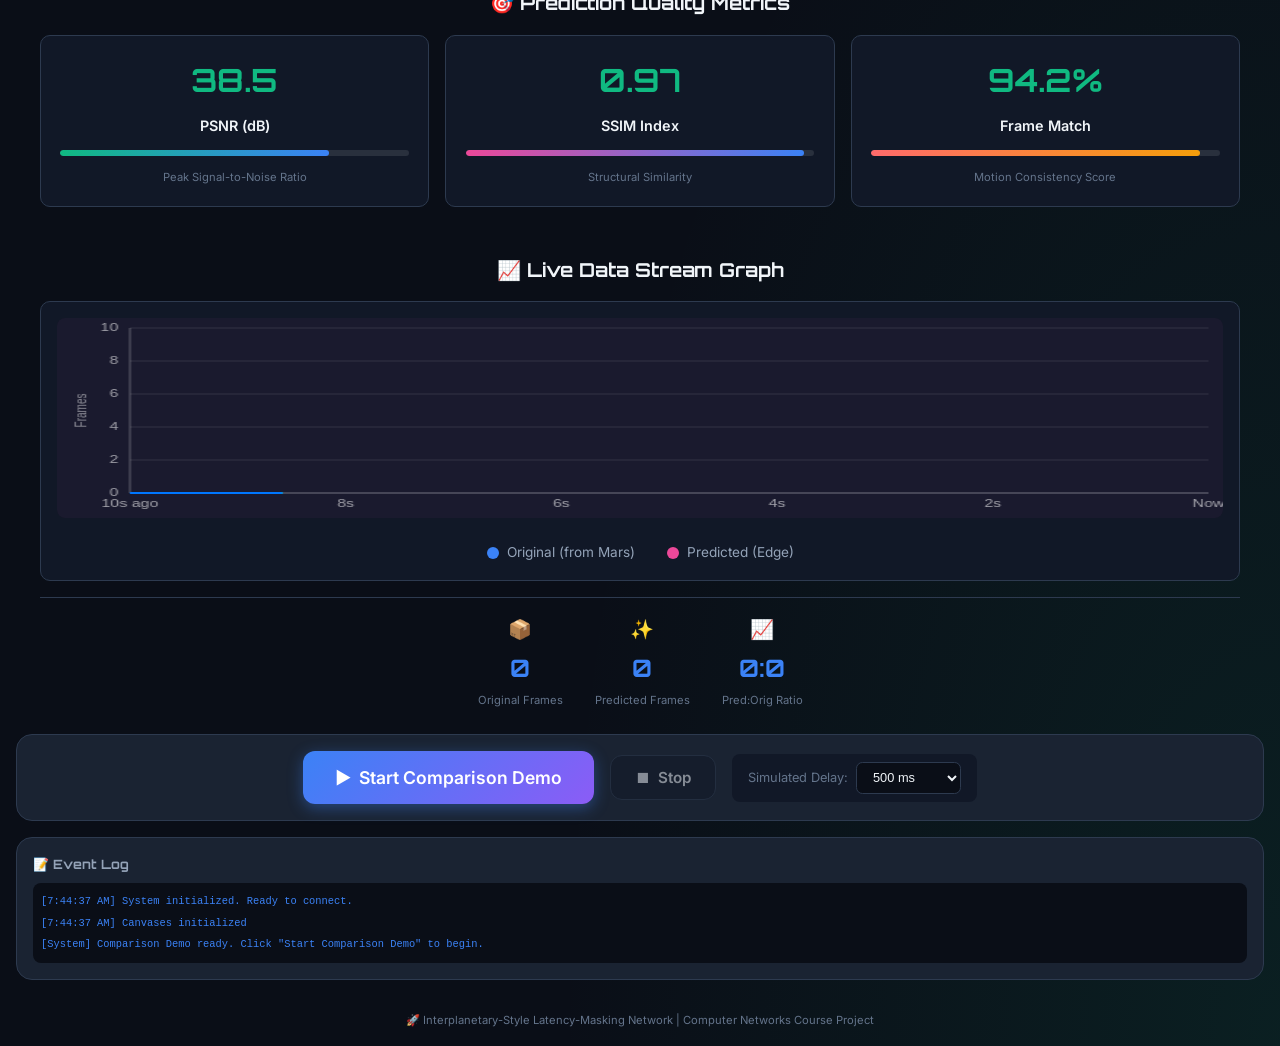
==== commit d3cd093d: "fix: resolve UI blinking and improve canvas font clarity - Prevent overlapping packet paints on pred" ====
--- a/client/index.html
+++ b/client/index.html
@@ -175,7 +175,7 @@
                         </div>
                         <div class="packet-row">
                             <span class="packet-label">Payload Size:</span>
-                            <span class="packet-value" id="srcPayloadSize">-- KB</span>
+                            <span class="packet-value" id="srcPayloadSize">-- bytes</span>
                         </div>
                         <div class="packet-row">
                             <span class="packet-label">Signature:</span>
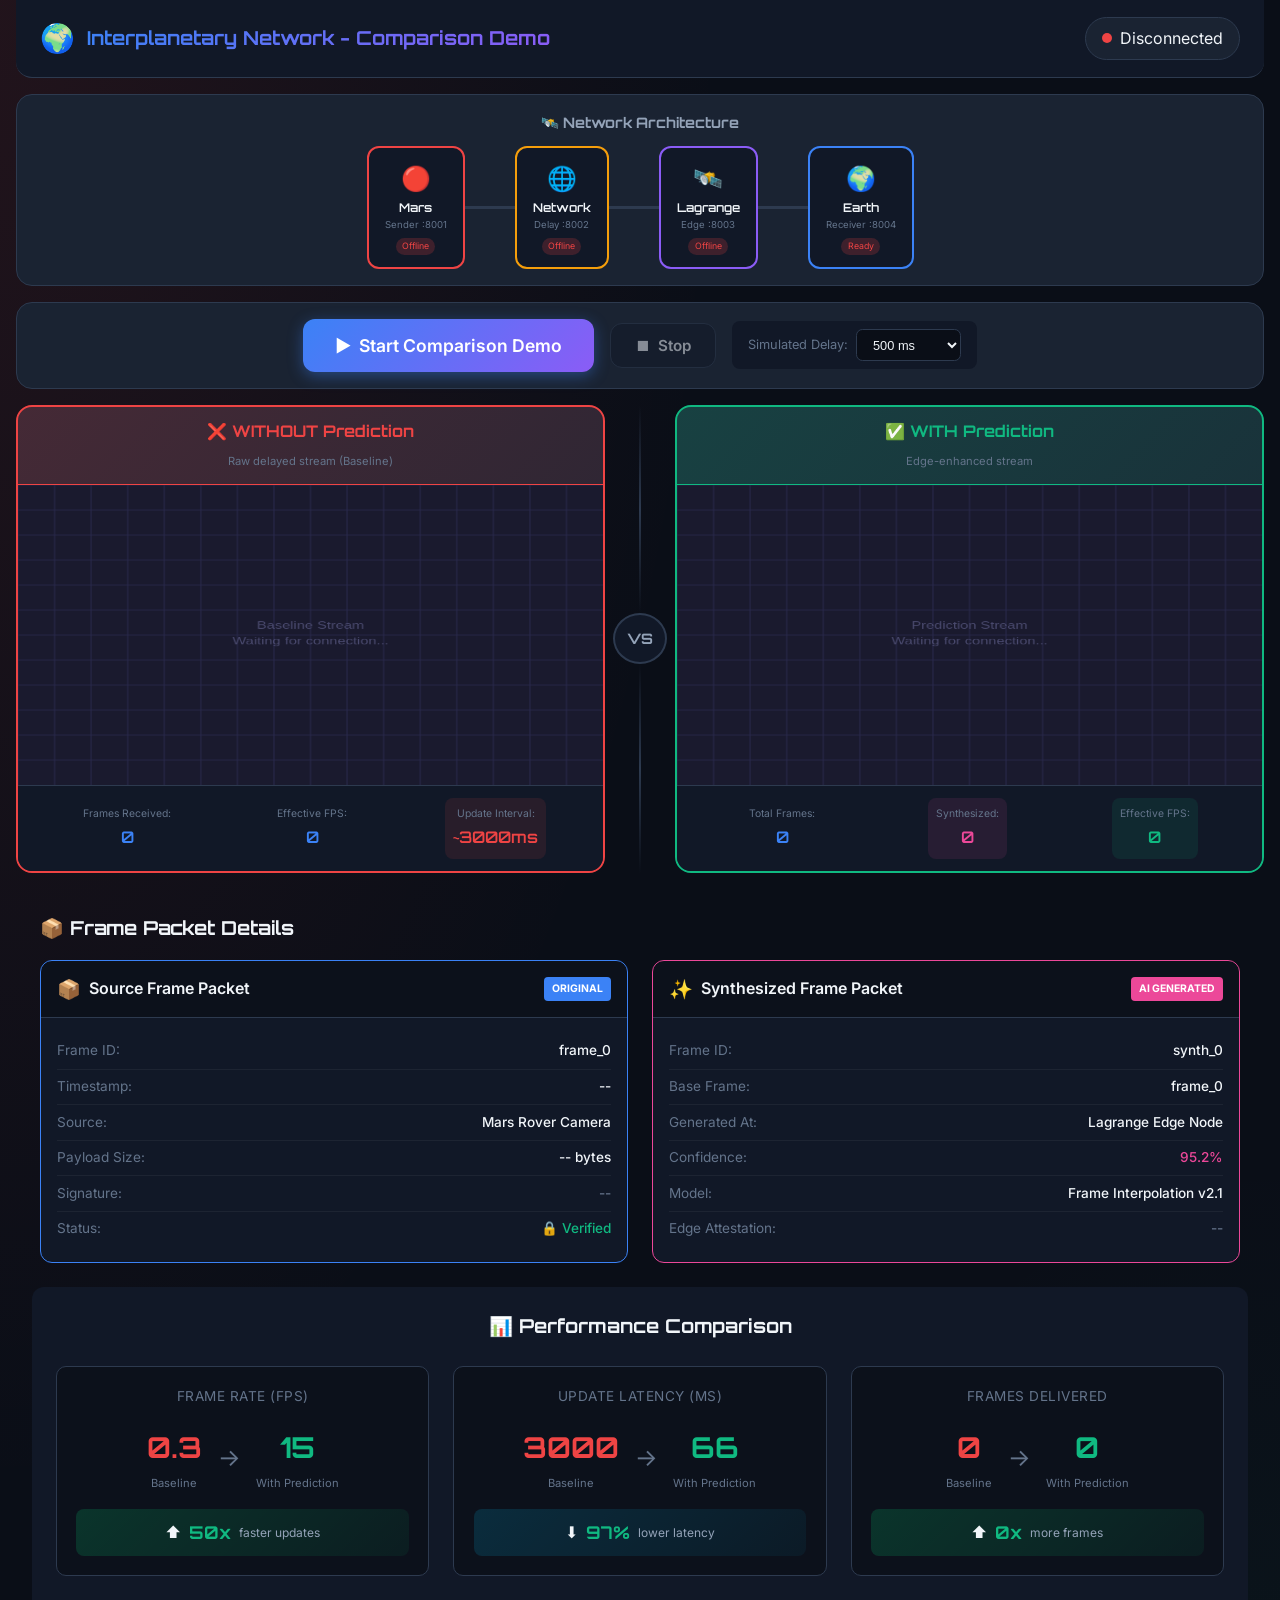
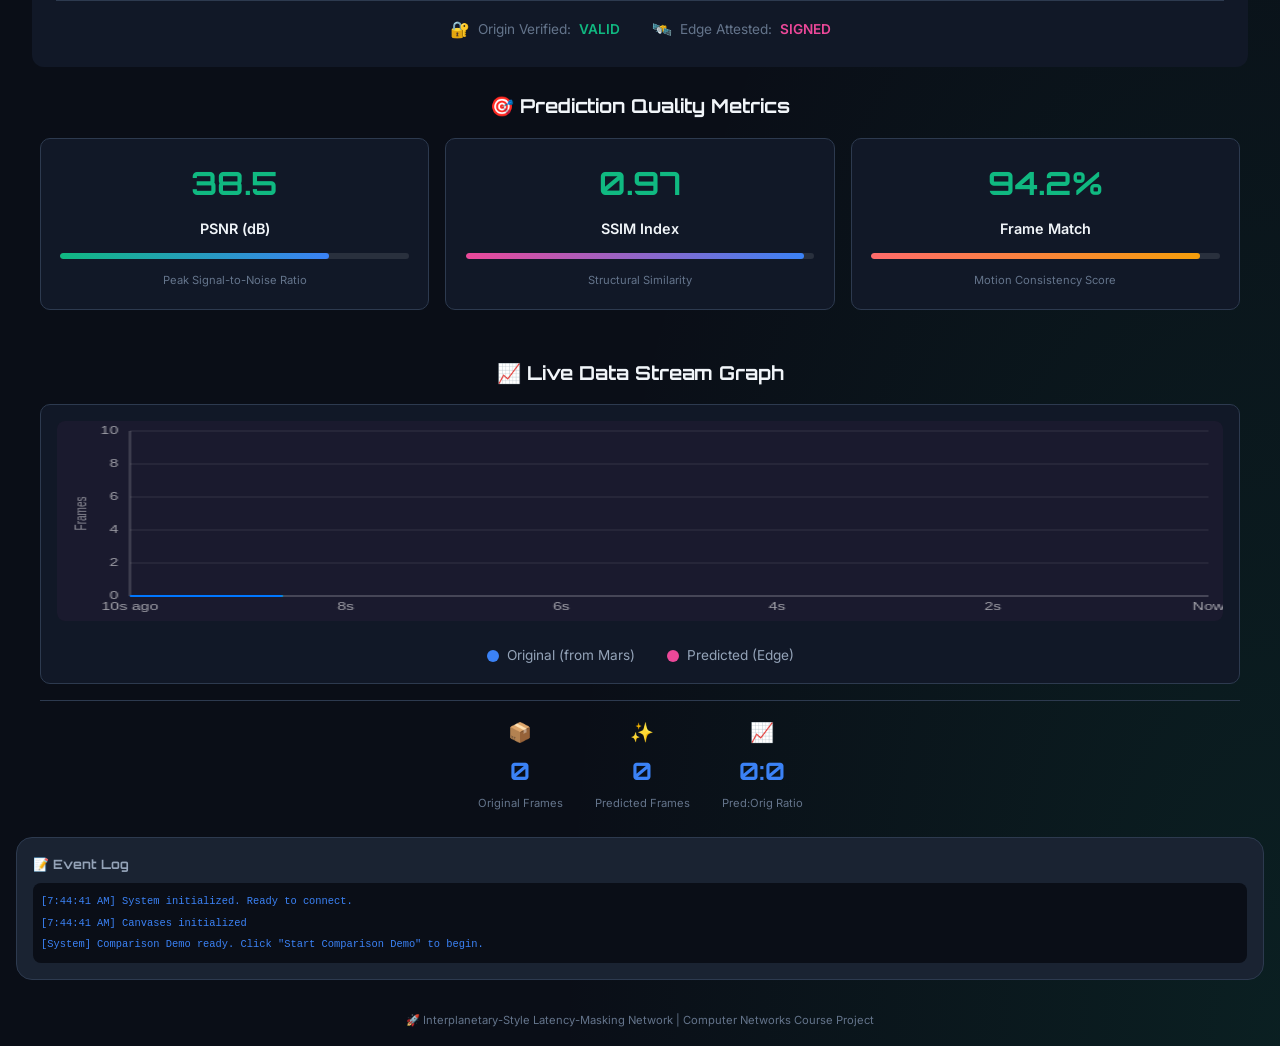
==== commit 0ae74891: "update" ====
--- a/client/index.html
+++ b/client/index.html
@@ -61,315 +61,6 @@
                     <div class="node-name">Earth</div>
                     <div class="node-label">Receiver :8004</div>
                     <div class="node-status" id="earthStatus">Ready</div>
-                </div>
-            </div>
-        </section>
-
-        <!-- Side-by-Side Comparison -->
-        <main class="comparison-section">
-            <!-- LEFT: Without Prediction (Baseline) -->
-            <div class="comparison-panel baseline-panel">
-                <div class="panel-header baseline-header">
-                    <h3>❌ WITHOUT Prediction</h3>
-                    <span class="panel-subtitle">Raw delayed stream (Baseline)</span>
-                </div>
-                <div class="video-container baseline-video">
-                    <canvas id="baselineCanvas" width="640" height="480"></canvas>
-                    <div class="delay-overlay" id="baselineDelay">
-                        <div class="delay-icon">⏳</div>
-                        <div class="delay-text">Waiting for data...</div>
-                        <div class="delay-value" id="baselineDelayValue">Simulated: 3000ms delay</div>
-                    </div>
-                    <div class="frame-counter" id="baselineFrameCounter">
-                        Frame: <span id="baselineFrameId">-</span>
-                    </div>
-                </div>
-                <div class="panel-stats">
-                    <div class="stat-item">
-                        <span class="stat-label">Frames Received:</span>
-                        <span class="stat-value" id="baselineFrames">0</span>
-                    </div>
-                    <div class="stat-item">
-                        <span class="stat-label">Effective FPS:</span>
-                        <span class="stat-value" id="baselineFps">0</span>
-                    </div>
-                    <div class="stat-item highlight-bad">
-                        <span class="stat-label">Update Interval:</span>
-                        <span class="stat-value" id="baselineInterval">~3000ms</span>
-                    </div>
-                </div>
-            </div>
-
-            <!-- CENTER: Divider with Arrow -->
-            <div class="comparison-divider">
-                <div class="divider-line"></div>
-                <div class="divider-arrow">
-                    <span>VS</span>
-                </div>
-                <div class="divider-line"></div>
-            </div>
-
-            <!-- RIGHT: With Prediction -->
-            <div class="comparison-panel prediction-panel">
-                <div class="panel-header prediction-header">
-                    <h3>✅ WITH Prediction</h3>
-                    <span class="panel-subtitle">Edge-enhanced stream</span>
-                </div>
-                <div class="video-container prediction-video">
-                    <canvas id="predictionCanvas" width="640" height="480"></canvas>
-                    <div class="frame-type-badge" id="frameTypeBadge">
-                        <span class="badge-icon">📷</span>
-                        <span class="badge-text">ORIGINAL</span>
-                    </div>
-                    <div class="confidence-bar-overlay">
-                        <div class="confidence-label">Confidence</div>
-                        <div class="confidence-track">
-                            <div class="confidence-fill" id="confidenceFill"></div>
-                        </div>
-                        <span class="confidence-value" id="confidenceValue">100%</span>
-                    </div>
-                    <div class="frame-counter prediction-counter" id="predictionFrameCounter">
-                        Frame: <span id="predictionFrameId">-</span>
-                    </div>
-                </div>
-                <div class="panel-stats">
-                    <div class="stat-item">
-                        <span class="stat-label">Total Frames:</span>
-                        <span class="stat-value" id="predictionFrames">0</span>
-                    </div>
-                    <div class="stat-item highlight-synth">
-                        <span class="stat-label">Synthesized:</span>
-                        <span class="stat-value" id="synthFrames">0</span>
-                    </div>
-                    <div class="stat-item highlight-good">
-                        <span class="stat-label">Effective FPS:</span>
-                        <span class="stat-value" id="predictionFps">0</span>
-                    </div>
-                </div>
-            </div>
-        </main>
-
-        <!-- Frame Packet Cards -->
-        <section class="packet-section">
-            <h2>📦 Frame Packet Details</h2>
-            <div class="packet-grid">
-                <!-- Original Frame Packet -->
-                <div class="packet-card original-packet">
-                    <div class="packet-header">
-                        <span class="packet-icon">📦</span>
-                        <span class="packet-title">Source Frame Packet</span>
-                        <span class="packet-badge original">ORIGINAL</span>
-                    </div>
-                    <div class="packet-body">
-                        <div class="packet-row">
-                            <span class="packet-label">Frame ID:</span>
-                            <span class="packet-value" id="srcFrameId">frame_0</span>
-                        </div>
-                        <div class="packet-row">
-                            <span class="packet-label">Timestamp:</span>
-                            <span class="packet-value" id="srcTimestamp">--</span>
-                        </div>
-                        <div class="packet-row">
-                            <span class="packet-label">Source:</span>
-                            <span class="packet-value">Mars Rover Camera</span>
-                        </div>
-                        <div class="packet-row">
-                            <span class="packet-label">Payload Size:</span>
-                            <span class="packet-value" id="srcPayloadSize">-- bytes</span>
-                        </div>
-                        <div class="packet-row">
-                            <span class="packet-label">Signature:</span>
-                            <span class="packet-value signature-preview" id="srcSignature">--</span>
-                        </div>
-                        <div class="packet-row">
-                            <span class="packet-label">Status:</span>
-                            <span class="packet-value status-verified" id="srcStatus">🔒 Verified</span>
-                        </div>
-                    </div>
-                </div>
-
-                <!-- Synthesized Frame Packet -->
-                <div class="packet-card synth-packet">
-                    <div class="packet-header">
-                        <span class="packet-icon">✨</span>
-                        <span class="packet-title">Synthesized Frame Packet</span>
-                        <span class="packet-badge synth">AI GENERATED</span>
-                    </div>
-                    <div class="packet-body">
-                        <div class="packet-row">
-                            <span class="packet-label">Frame ID:</span>
-                            <span class="packet-value" id="synthFrameId">synth_0</span>
-                        </div>
-                        <div class="packet-row">
-                            <span class="packet-label">Base Frame:</span>
-                            <span class="packet-value" id="synthBaseFrame">frame_0</span>
-                        </div>
-                        <div class="packet-row">
-                            <span class="packet-label">Generated At:</span>
-                            <span class="packet-value">Lagrange Edge Node</span>
-                        </div>
-                        <div class="packet-row">
-                            <span class="packet-label">Confidence:</span>
-                            <span class="packet-value confidence-high" id="synthConfidence">95.2%</span>
-                        </div>
-                        <div class="packet-row">
-                            <span class="packet-label">Model:</span>
-                            <span class="packet-value">Frame Interpolation v2.1</span>
-                        </div>
-                        <div class="packet-row">
-                            <span class="packet-label">Edge Attestation:</span>
-                            <span class="packet-value signature-preview" id="synthAttestation">--</span>
-                        </div>
-                    </div>
-                </div>
-            </div>
-        </section>
-
-        <!-- Enhanced Performance Comparison -->
-        <section class="performance-section">
-            <h2>📊 Performance Comparison</h2>
-            <div class="performance-grid">
-                <!-- Frame Rate -->
-                <div class="perf-card">
-                    <div class="perf-header">Frame Rate (FPS)</div>
-                    <div class="perf-comparison">
-                        <div class="perf-baseline">
-                            <span class="perf-value" id="perfBaselineFps">0.3</span>
-                            <span class="perf-label">Baseline</span>
-                        </div>
-                        <div class="perf-vs">→</div>
-                        <div class="perf-prediction">
-                            <span class="perf-value" id="perfPredictionFps">15</span>
-                            <span class="perf-label">With Prediction</span>
-                        </div>
-                    </div>
-                    <div class="perf-improvement">
-                        <span class="improvement-arrow">⬆</span>
-                        <span class="improvement-value" id="fpsImprovement">50x</span>
-                        <span class="improvement-text">faster updates</span>
-                    </div>
-                </div>
-
-                <!-- Update Latency -->
-                <div class="perf-card">
-                    <div class="perf-header">Update Latency (ms)</div>
-                    <div class="perf-comparison">
-                        <div class="perf-baseline">
-                            <span class="perf-value" id="perfBaselineLatency">3000</span>
-                            <span class="perf-label">Baseline</span>
-                        </div>
-                        <div class="perf-vs">→</div>
-                        <div class="perf-prediction">
-                            <span class="perf-value" id="perfPredictionLatency">66</span>
-                            <span class="perf-label">With Prediction</span>
-                        </div>
-                    </div>
-                    <div class="perf-improvement positive">
-                        <span class="improvement-arrow">⬇</span>
-                        <span class="improvement-value" id="latencyImprovement">97%</span>
-                        <span class="improvement-text">lower latency</span>
-                    </div>
-                </div>
-
-                <!-- Frames Delivered -->
-                <div class="perf-card">
-                    <div class="perf-header">Frames Delivered</div>
-                    <div class="perf-comparison">
-                        <div class="perf-baseline">
-                            <span class="perf-value" id="perfBaselineFrames">0</span>
-                            <span class="perf-label">Baseline</span>
-                        </div>
-                        <div class="perf-vs">→</div>
-                        <div class="perf-prediction">
-                            <span class="perf-value" id="perfPredictionFrames">0</span>
-                            <span class="perf-label">With Prediction</span>
-                        </div>
-                    </div>
-                    <div class="perf-improvement">
-                        <span class="improvement-arrow">⬆</span>
-                        <span class="improvement-value" id="framesImprovement">0x</span>
-                        <span class="improvement-text">more frames</span>
-                    </div>
-                </div>
-            </div>
-
-            <!-- Verification Status -->
-            <div class="verification-row">
-                <div class="verify-badge">
-                    <span class="verify-icon">🔐</span>
-                    <span class="verify-label">Origin Verified:</span>
-                    <span class="verify-value valid" id="originVerified">VALID</span>
-                </div>
-                <div class="verify-badge">
-                    <span class="verify-icon">🛰️</span>
-                    <span class="verify-label">Edge Attested:</span>
-                    <span class="verify-value signed" id="edgeAttested">SIGNED</span>
-                </div>
-            </div>
-        </section>
-
-        <!-- Prediction Quality Metrics -->
-        <section class="quality-section">
-            <h2>🎯 Prediction Quality Metrics</h2>
-            <div class="quality-grid">
-                <div class="quality-card">
-                    <div class="quality-value" id="psnrValue">38.5</div>
-                    <div class="quality-label">PSNR (dB)</div>
-                    <div class="quality-bar">
-                        <div class="quality-fill" id="psnrBar" style="width: 77%;"></div>
-                    </div>
-                    <div class="quality-desc">Peak Signal-to-Noise Ratio</div>
-                </div>
-                <div class="quality-card">
-                    <div class="quality-value" id="ssimValue">0.97</div>
-                    <div class="quality-label">SSIM Index</div>
-                    <div class="quality-bar">
-                        <div class="quality-fill ssim" id="ssimBar" style="width: 97%;"></div>
-                    </div>
-                    <div class="quality-desc">Structural Similarity</div>
-                </div>
-                <div class="quality-card">
-                    <div class="quality-value" id="matchValue">94.2%</div>
-                    <div class="quality-label">Frame Match</div>
-                    <div class="quality-bar">
-                        <div class="quality-fill match" id="matchBar" style="width: 94.2%;"></div>
-                    </div>
-                    <div class="quality-desc">Motion Consistency Score</div>
-                </div>
-            </div>
-        </section>
-
-        <!-- Live Data Stream Graph -->
-        <section class="graph-section">
-            <h2>📈 Live Data Stream Graph</h2>
-            <div class="graph-container">
-                <canvas id="streamGraph" width="800" height="200"></canvas>
-                <div class="graph-legend">
-                    <div class="legend-item original">
-                        <span class="legend-dot"></span>
-                        <span>Original (from Mars)</span>
-                    </div>
-                    <div class="legend-item predicted">
-                        <span class="legend-dot"></span>
-                        <span>Predicted (Edge)</span>
-                    </div>
-                </div>
-            </div>
-            <div class="stream-stats">
-                <div class="stream-stat">
-                    <span class="stream-icon">📦</span>
-                    <span class="stream-value" id="totalOriginalFrames">0</span>
-                    <span class="stream-label">Original Frames</span>
-                </div>
-                <div class="stream-stat">
-                    <span class="stream-icon">✨</span>
-                    <span class="stream-value" id="totalPredictedFrames">0</span>
-                    <span class="stream-label">Predicted Frames</span>
-                </div>
-                <div class="stream-stat">
-                    <span class="stream-icon">📈</span>
-                    <span class="stream-value" id="predOrigRatio">0:0</span>
-                    <span class="stream-label">Pred:Orig Ratio</span>
                 </div>
             </div>
         </section>
@@ -398,6 +89,315 @@
             </div>
         </section>
 
+        <!-- Side-by-Side Comparison -->
+        <main class="comparison-section">
+            <!-- LEFT: Without Prediction (Baseline) -->
+            <div class="comparison-panel baseline-panel">
+                <div class="panel-header baseline-header">
+                    <h3>❌ WITHOUT Prediction</h3>
+                    <span class="panel-subtitle">Raw delayed stream (Baseline)</span>
+                </div>
+                <div class="video-container baseline-video">
+                    <canvas id="baselineCanvas" width="640" height="480"></canvas>
+                    <div class="delay-overlay" id="baselineDelay">
+                        <div class="delay-icon">⏳</div>
+                        <div class="delay-text">Waiting for data...</div>
+                        <div class="delay-value" id="baselineDelayValue">Simulated: 3000ms delay</div>
+                    </div>
+                    <div class="frame-counter" id="baselineFrameCounter">
+                        Frame: <span id="baselineFrameId">-</span>
+                    </div>
+                </div>
+                <div class="panel-stats">
+                    <div class="stat-item">
+                        <span class="stat-label">Frames Received:</span>
+                        <span class="stat-value" id="baselineFrames">0</span>
+                    </div>
+                    <div class="stat-item">
+                        <span class="stat-label">Effective FPS:</span>
+                        <span class="stat-value" id="baselineFps">0</span>
+                    </div>
+                    <div class="stat-item highlight-bad">
+                        <span class="stat-label">Update Interval:</span>
+                        <span class="stat-value" id="baselineInterval">~3000ms</span>
+                    </div>
+                </div>
+            </div>
+
+            <!-- CENTER: Divider with Arrow -->
+            <div class="comparison-divider">
+                <div class="divider-line"></div>
+                <div class="divider-arrow">
+                    <span>VS</span>
+                </div>
+                <div class="divider-line"></div>
+            </div>
+
+            <!-- RIGHT: With Prediction -->
+            <div class="comparison-panel prediction-panel">
+                <div class="panel-header prediction-header">
+                    <h3>✅ WITH Prediction</h3>
+                    <span class="panel-subtitle">Edge-enhanced stream</span>
+                </div>
+                <div class="video-container prediction-video">
+                    <canvas id="predictionCanvas" width="640" height="480"></canvas>
+                    <div class="frame-type-badge" id="frameTypeBadge">
+                        <span class="badge-icon">📷</span>
+                        <span class="badge-text">ORIGINAL</span>
+                    </div>
+                    <div class="confidence-bar-overlay">
+                        <div class="confidence-label">Confidence</div>
+                        <div class="confidence-track">
+                            <div class="confidence-fill" id="confidenceFill"></div>
+                        </div>
+                        <span class="confidence-value" id="confidenceValue">100%</span>
+                    </div>
+                    <div class="frame-counter prediction-counter" id="predictionFrameCounter">
+                        Frame: <span id="predictionFrameId">-</span>
+                    </div>
+                </div>
+                <div class="panel-stats">
+                    <div class="stat-item">
+                        <span class="stat-label">Total Frames:</span>
+                        <span class="stat-value" id="predictionFrames">0</span>
+                    </div>
+                    <div class="stat-item highlight-synth">
+                        <span class="stat-label">Synthesized:</span>
+                        <span class="stat-value" id="synthFrames">0</span>
+                    </div>
+                    <div class="stat-item highlight-good">
+                        <span class="stat-label">Effective FPS:</span>
+                        <span class="stat-value" id="predictionFps">0</span>
+                    </div>
+                </div>
+            </div>
+        </main>
+
+        <!-- Frame Packet Cards -->
+        <section class="packet-section">
+            <h2>📦 Frame Packet Details</h2>
+            <div class="packet-grid">
+                <!-- Original Frame Packet -->
+                <div class="packet-card original-packet">
+                    <div class="packet-header">
+                        <span class="packet-icon">📦</span>
+                        <span class="packet-title">Source Frame Packet</span>
+                        <span class="packet-badge original">ORIGINAL</span>
+                    </div>
+                    <div class="packet-body">
+                        <div class="packet-row">
+                            <span class="packet-label">Frame ID:</span>
+                            <span class="packet-value" id="srcFrameId">frame_0</span>
+                        </div>
+                        <div class="packet-row">
+                            <span class="packet-label">Timestamp:</span>
+                            <span class="packet-value" id="srcTimestamp">--</span>
+                        </div>
+                        <div class="packet-row">
+                            <span class="packet-label">Source:</span>
+                            <span class="packet-value">Mars Rover Camera</span>
+                        </div>
+                        <div class="packet-row">
+                            <span class="packet-label">Payload Size:</span>
+                            <span class="packet-value" id="srcPayloadSize">-- bytes</span>
+                        </div>
+                        <div class="packet-row">
+                            <span class="packet-label">Signature:</span>
+                            <span class="packet-value signature-preview" id="srcSignature">--</span>
+                        </div>
+                        <div class="packet-row">
+                            <span class="packet-label">Status:</span>
+                            <span class="packet-value status-verified" id="srcStatus">🔒 Verified</span>
+                        </div>
+                    </div>
+                </div>
+
+                <!-- Synthesized Frame Packet -->
+                <div class="packet-card synth-packet">
+                    <div class="packet-header">
+                        <span class="packet-icon">✨</span>
+                        <span class="packet-title">Synthesized Frame Packet</span>
+                        <span class="packet-badge synth">AI GENERATED</span>
+                    </div>
+                    <div class="packet-body">
+                        <div class="packet-row">
+                            <span class="packet-label">Frame ID:</span>
+                            <span class="packet-value" id="synthFrameId">synth_0</span>
+                        </div>
+                        <div class="packet-row">
+                            <span class="packet-label">Base Frame:</span>
+                            <span class="packet-value" id="synthBaseFrame">frame_0</span>
+                        </div>
+                        <div class="packet-row">
+                            <span class="packet-label">Generated At:</span>
+                            <span class="packet-value">Lagrange Edge Node</span>
+                        </div>
+                        <div class="packet-row">
+                            <span class="packet-label">Confidence:</span>
+                            <span class="packet-value confidence-high" id="synthConfidence">95.2%</span>
+                        </div>
+                        <div class="packet-row">
+                            <span class="packet-label">Model:</span>
+                            <span class="packet-value">Frame Interpolation v2.1</span>
+                        </div>
+                        <div class="packet-row">
+                            <span class="packet-label">Edge Attestation:</span>
+                            <span class="packet-value signature-preview" id="synthAttestation">--</span>
+                        </div>
+                    </div>
+                </div>
+            </div>
+        </section>
+
+        <!-- Enhanced Performance Comparison -->
+        <section class="performance-section">
+            <h2>📊 Performance Comparison</h2>
+            <div class="performance-grid">
+                <!-- Frame Rate -->
+                <div class="perf-card">
+                    <div class="perf-header">Frame Rate (FPS)</div>
+                    <div class="perf-comparison">
+                        <div class="perf-baseline">
+                            <span class="perf-value" id="perfBaselineFps">0.3</span>
+                            <span class="perf-label">Baseline</span>
+                        </div>
+                        <div class="perf-vs">→</div>
+                        <div class="perf-prediction">
+                            <span class="perf-value" id="perfPredictionFps">15</span>
+                            <span class="perf-label">With Prediction</span>
+                        </div>
+                    </div>
+                    <div class="perf-improvement">
+                        <span class="improvement-arrow">⬆</span>
+                        <span class="improvement-value" id="fpsImprovement">50x</span>
+                        <span class="improvement-text">faster updates</span>
+                    </div>
+                </div>
+
+                <!-- Update Latency -->
+                <div class="perf-card">
+                    <div class="perf-header">Update Latency (ms)</div>
+                    <div class="perf-comparison">
+                        <div class="perf-baseline">
+                            <span class="perf-value" id="perfBaselineLatency">3000</span>
+                            <span class="perf-label">Baseline</span>
+                        </div>
+                        <div class="perf-vs">→</div>
+                        <div class="perf-prediction">
+                            <span class="perf-value" id="perfPredictionLatency">66</span>
+                            <span class="perf-label">With Prediction</span>
+                        </div>
+                    </div>
+                    <div class="perf-improvement positive">
+                        <span class="improvement-arrow">⬇</span>
+                        <span class="improvement-value" id="latencyImprovement">97%</span>
+                        <span class="improvement-text">lower latency</span>
+                    </div>
+                </div>
+
+                <!-- Frames Delivered -->
+                <div class="perf-card">
+                    <div class="perf-header">Frames Delivered</div>
+                    <div class="perf-comparison">
+                        <div class="perf-baseline">
+                            <span class="perf-value" id="perfBaselineFrames">0</span>
+                            <span class="perf-label">Baseline</span>
+                        </div>
+                        <div class="perf-vs">→</div>
+                        <div class="perf-prediction">
+                            <span class="perf-value" id="perfPredictionFrames">0</span>
+                            <span class="perf-label">With Prediction</span>
+                        </div>
+                    </div>
+                    <div class="perf-improvement">
+                        <span class="improvement-arrow">⬆</span>
+                        <span class="improvement-value" id="framesImprovement">0x</span>
+                        <span class="improvement-text">more frames</span>
+                    </div>
+                </div>
+            </div>
+
+            <!-- Verification Status -->
+            <div class="verification-row">
+                <div class="verify-badge">
+                    <span class="verify-icon">🔐</span>
+                    <span class="verify-label">Origin Verified:</span>
+                    <span class="verify-value valid" id="originVerified">VALID</span>
+                </div>
+                <div class="verify-badge">
+                    <span class="verify-icon">🛰️</span>
+                    <span class="verify-label">Edge Attested:</span>
+                    <span class="verify-value signed" id="edgeAttested">SIGNED</span>
+                </div>
+            </div>
+        </section>
+
+        <!-- Prediction Quality Metrics -->
+        <section class="quality-section">
+            <h2>🎯 Prediction Quality Metrics</h2>
+            <div class="quality-grid">
+                <div class="quality-card">
+                    <div class="quality-value" id="psnrValue">38.5</div>
+                    <div class="quality-label">PSNR (dB)</div>
+                    <div class="quality-bar">
+                        <div class="quality-fill" id="psnrBar" style="width: 77%;"></div>
+                    </div>
+                    <div class="quality-desc">Peak Signal-to-Noise Ratio</div>
+                </div>
+                <div class="quality-card">
+                    <div class="quality-value" id="ssimValue">0.97</div>
+                    <div class="quality-label">SSIM Index</div>
+                    <div class="quality-bar">
+                        <div class="quality-fill ssim" id="ssimBar" style="width: 97%;"></div>
+                    </div>
+                    <div class="quality-desc">Structural Similarity</div>
+                </div>
+                <div class="quality-card">
+                    <div class="quality-value" id="matchValue">94.2%</div>
+                    <div class="quality-label">Frame Match</div>
+                    <div class="quality-bar">
+                        <div class="quality-fill match" id="matchBar" style="width: 94.2%;"></div>
+                    </div>
+                    <div class="quality-desc">Motion Consistency Score</div>
+                </div>
+            </div>
+        </section>
+
+        <!-- Live Data Stream Graph -->
+        <section class="graph-section">
+            <h2>📈 Live Data Stream Graph</h2>
+            <div class="graph-container">
+                <canvas id="streamGraph" width="800" height="200"></canvas>
+                <div class="graph-legend">
+                    <div class="legend-item original">
+                        <span class="legend-dot"></span>
+                        <span>Original (from Mars)</span>
+                    </div>
+                    <div class="legend-item predicted">
+                        <span class="legend-dot"></span>
+                        <span>Predicted (Edge)</span>
+                    </div>
+                </div>
+            </div>
+            <div class="stream-stats">
+                <div class="stream-stat">
+                    <span class="stream-icon">📦</span>
+                    <span class="stream-value" id="totalOriginalFrames">0</span>
+                    <span class="stream-label">Original Frames</span>
+                </div>
+                <div class="stream-stat">
+                    <span class="stream-icon">✨</span>
+                    <span class="stream-value" id="totalPredictedFrames">0</span>
+                    <span class="stream-label">Predicted Frames</span>
+                </div>
+                <div class="stream-stat">
+                    <span class="stream-icon">📈</span>
+                    <span class="stream-value" id="predOrigRatio">0:0</span>
+                    <span class="stream-label">Pred:Orig Ratio</span>
+                </div>
+            </div>
+        </section>
+
         <!-- Event Log -->
         <section class="log-section">
             <h3>📝 Event Log</h3>
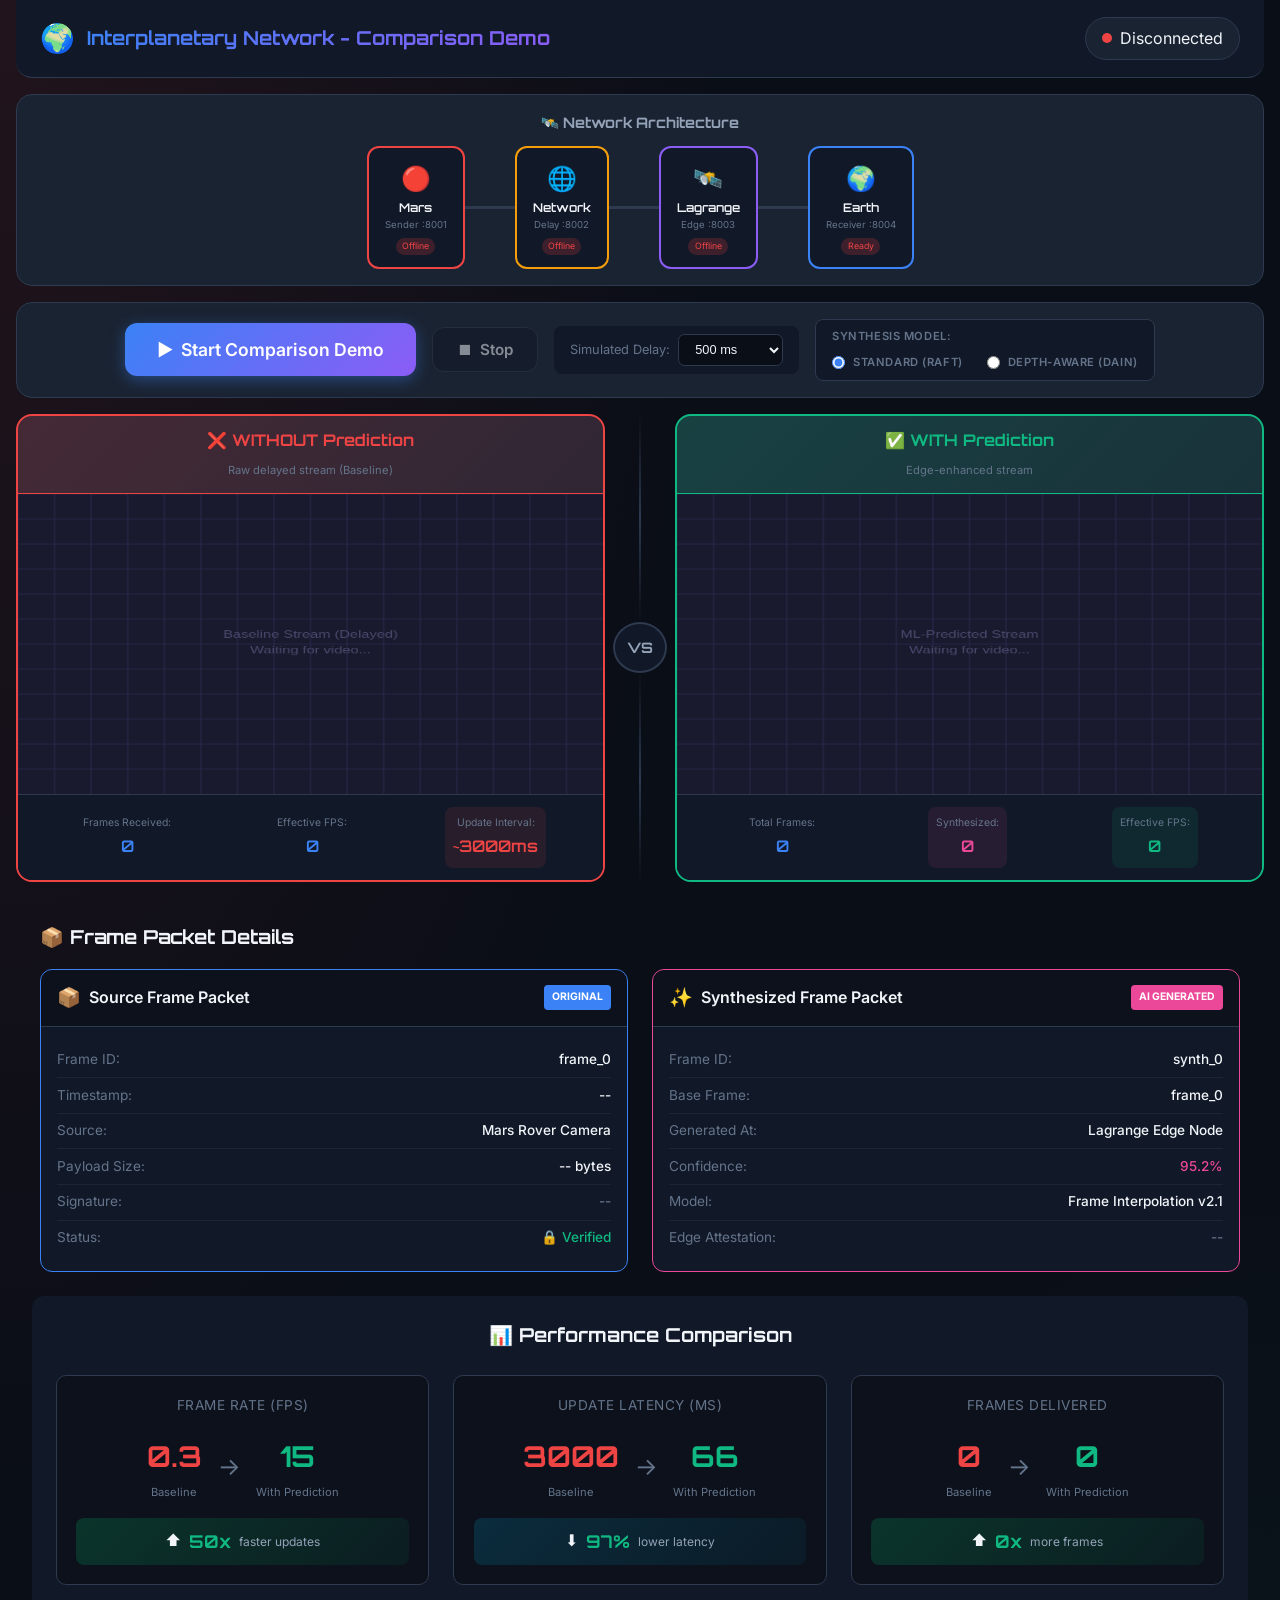
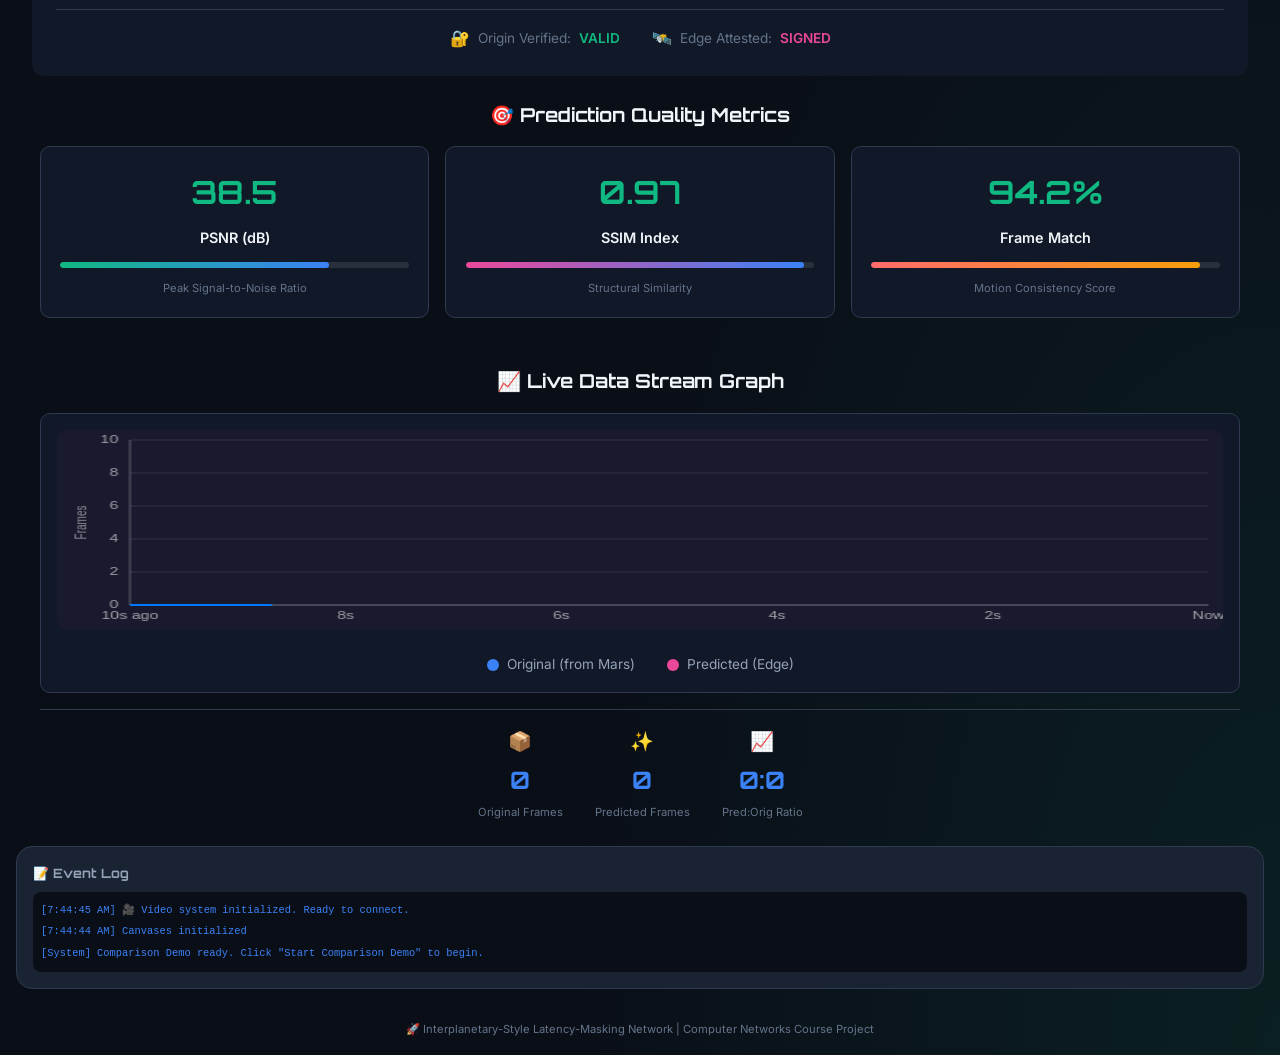
==== commit 7ee56aef: "add  Depth-Aware (DAIN)" ====
--- a/client/index.html
+++ b/client/index.html
@@ -87,6 +87,17 @@
                     <option value="5000">5 seconds</option>
                 </select>
             </div>
+            <div class="model-control">
+                <label>Synthesis Model:</label>
+                <div class="radio-group">
+                    <label class="radio-label">
+                        <input type="radio" name="modelType" value="raft" checked> Standard (RAFT)
+                    </label>
+                    <label class="radio-label">
+                        <input type="radio" name="modelType" value="dain"> Depth-Aware (DAIN)
+                    </label>
+                </div>
+            </div>
         </section>
 
         <!-- Side-by-Side Comparison -->
@@ -413,7 +424,7 @@
         </footer>
     </div>
 
-    <script src="app.js"></script>
+    <script src="app_video.js"></script>
 </body>
 
 </html>
--- a/client/styles.css
+++ b/client/styles.css
@@ -781,6 +781,47 @@
     cursor: pointer;
 }
 
+.model-control {
+    display: flex;
+    flex-direction: column;
+    gap: 0.5rem;
+    padding: 0.5rem 1rem;
+    background: var(--bg-secondary);
+    border-radius: 0.5rem;
+    border: 1px solid var(--border-color);
+}
+
+.model-control label {
+    font-size: 0.7rem;
+    font-weight: 600;
+    color: var(--text-muted);
+    text-transform: uppercase;
+    letter-spacing: 0.05em;
+}
+
+.radio-group {
+    display: flex;
+    gap: 1.5rem;
+}
+
+.radio-label {
+    display: flex;
+    align-items: center;
+    gap: 0.5rem;
+    font-size: 0.85rem;
+    cursor: pointer;
+    color: var(--text-secondary);
+    transition: color 0.2s ease;
+}
+
+.radio-label:hover {
+    color: var(--text-primary);
+}
+
+.radio-label input[type="radio"] {
+    accent-color: var(--accent-primary);
+}
+
 /* Log */
 .log-section {
     background: var(--bg-card);
